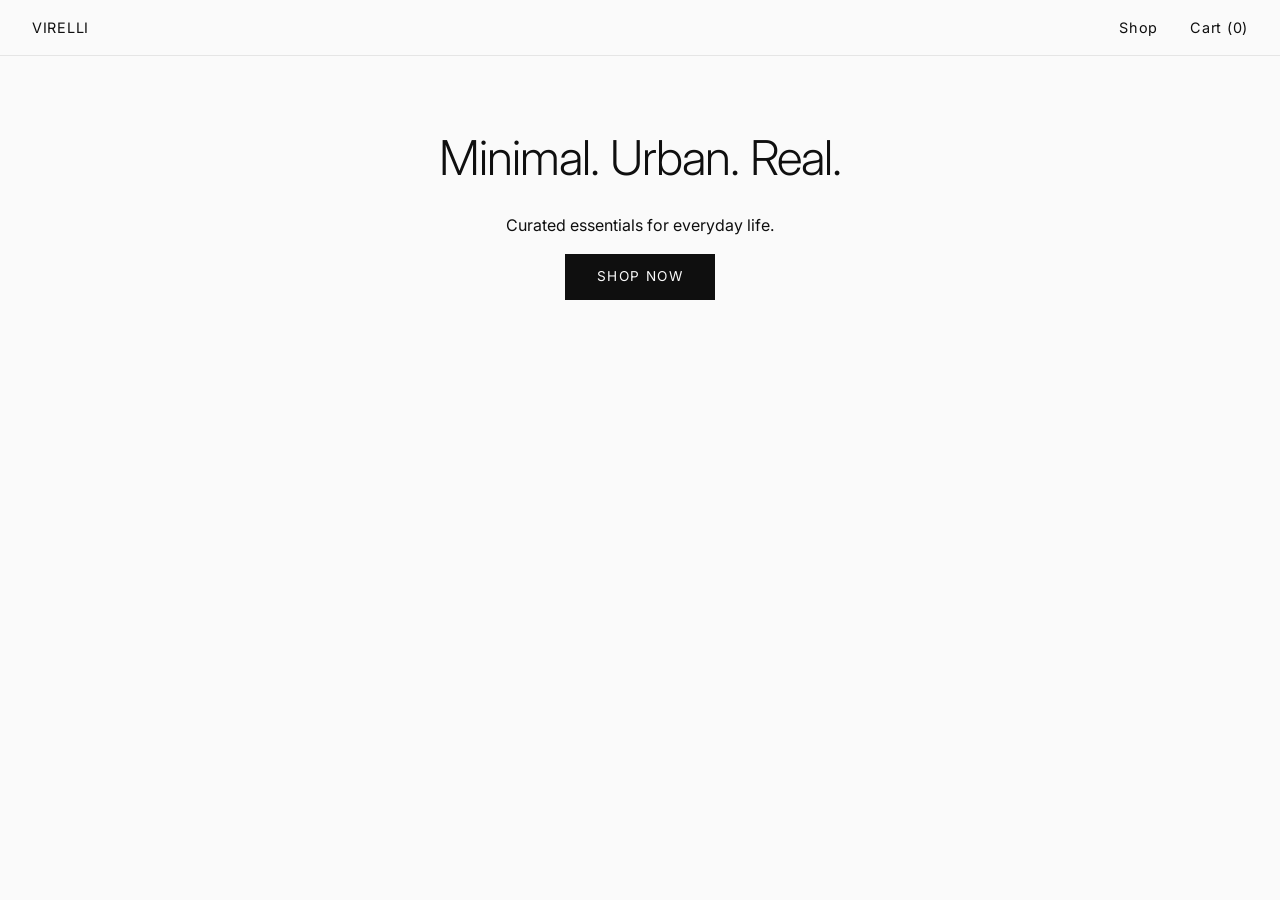
==== frontend/index.html @ d8f09be8 "feat: frontend pages, styles, cart logic and API integration" ====
<!DOCTYPE html>
<html lang="en">
<head>
  <meta charset="UTF-8">
  <meta name="viewport" content="width=device-width, initial-scale=1.0">
  <link rel="preconnect" href="https://fonts.googleapis.com">
  <link href="https://fonts.googleapis.com/css2?family=Inter:wght@300;400;500&display=swap" rel="stylesheet">
  <link rel="stylesheet" href="styles/global.css">
  <link rel="stylesheet" href="styles/components.css">
  <title>VIRELLI</title>
</head>
<body>
  <nav>
    <a href="index.html">VIRELLI</a>
    <div style="display:flex;gap:2rem;">
      <a href="catalog.html">Shop</a>
      <a href="checkout.html">Cart (<span id="cart-count">0</span>)</a>
    </div>
  </nav>
  <main>
    <section class="hero">
      <h1>Minimal. Urban. Real.</h1>
      <p>Curated essentials for everyday life.</p>
      <a href="catalog.html" class="btn">Shop Now</a>
    </section>
  </main>
  <script src="js/cart.js"></script>
</body>
</html>
---- frontend/styles/global.css ----
*, *::before, *::after {
  box-sizing: border-box;
  margin: 0;
  padding: 0;
}

:root {
  --black: #0f0f0f;
  --white: #fafafa;
  --grey-light: #e5e5e5;
  --grey-mid: #999;
  --font: 'Inter', sans-serif;
  --spacing-sm: 0.5rem;
  --spacing-md: 1rem;
  --spacing-lg: 2rem;
  --spacing-xl: 4rem;
}

body {
  font-family: var(--font);
  background: var(--white);
  color: var(--black);
  line-height: 1.6;
}

a { text-decoration: none; color: inherit; }
img { max-width: 100%; display: block; }
button { cursor: pointer; border: none; background: none; font-family: var(--font); }

nav {
  display: flex;
  justify-content: space-between;
  align-items: center;
  padding: var(--spacing-md) var(--spacing-lg);
  border-bottom: 1px solid var(--grey-light);
}

nav a { font-size: 0.9rem; letter-spacing: 0.05em; }

.btn {
  display: inline-block;
  padding: 0.75rem 2rem;
  background: var(--black);
  color: var(--white);
  font-size: 0.85rem;
  letter-spacing: 0.1em;
  text-transform: uppercase;
}

.btn:hover { opacity: 0.8; }

.hero {
  display: flex;
  flex-direction: column;
  align-items: center;
  justify-content: center;
  text-align: center;
  padding: var(--spacing-xl) var(--spacing-lg);
  gap: var(--spacing-md);
}

.hero h1 { font-size: 3rem; font-weight: 300; letter-spacing: -0.02em; }

#product-grid {
  display: grid;
  grid-template-columns: repeat(3, 1fr);
  gap: var(--spacing-md);
  padding: var(--spacing-lg);
}

.product-card { display: flex; flex-direction: column; gap: var(--spacing-sm); }
.product-card img { aspect-ratio: 3/4; object-fit: cover; background: var(--grey-light); }
.product-card h3 { font-size: 0.9rem; font-weight: 400; }
.product-card p { font-size: 0.85rem; color: var(--grey-mid); }
.product-card .btn { align-self: flex-start; margin-top: auto; }

@media (max-width: 768px) {
  #product-grid { grid-template-columns: 1fr; }
  .hero h1 { font-size: 2rem; }
  nav { gap: var(--spacing-sm); }
}

@media (min-width: 769px) and (max-width: 1024px) {
  #product-grid { grid-template-columns: repeat(2, 1fr); }
}
---- frontend/styles/components.css ----
/* Product detail page */
.product-detail {
  display: grid;
  grid-template-columns: 1fr 1fr;
  gap: var(--spacing-lg);
  padding: var(--spacing-lg);
}

.product-detail img { aspect-ratio: 3/4; object-fit: cover; background: var(--grey-light); }

.product-info { display: flex; flex-direction: column; gap: var(--spacing-md); padding-top: var(--spacing-md); }
.product-info h1 { font-size: 1.5rem; font-weight: 300; }
.product-info .price { font-size: 1.1rem; }
.product-info .description { color: var(--grey-mid); font-size: 0.9rem; }

/* Checkout page */
.checkout-wrap { display: grid; grid-template-columns: 1fr 1fr; gap: var(--spacing-lg); padding: var(--spacing-lg); }

.cart-item { display: flex; justify-content: space-between; align-items: center; padding: var(--spacing-sm) 0; border-bottom: 1px solid var(--grey-light); font-size: 0.9rem; }

form { display: flex; flex-direction: column; gap: var(--spacing-sm); }

input {
  padding: 0.75rem;
  border: 1px solid var(--grey-light);
  font-family: var(--font);
  font-size: 0.9rem;
  outline: none;
}

input:focus { border-color: var(--black); }

#confirmation { padding: var(--spacing-lg); text-align: center; font-size: 1.1rem; }

@media (max-width: 768px) {
  .product-detail { grid-template-columns: 1fr; }
  .checkout-wrap { grid-template-columns: 1fr; }
}
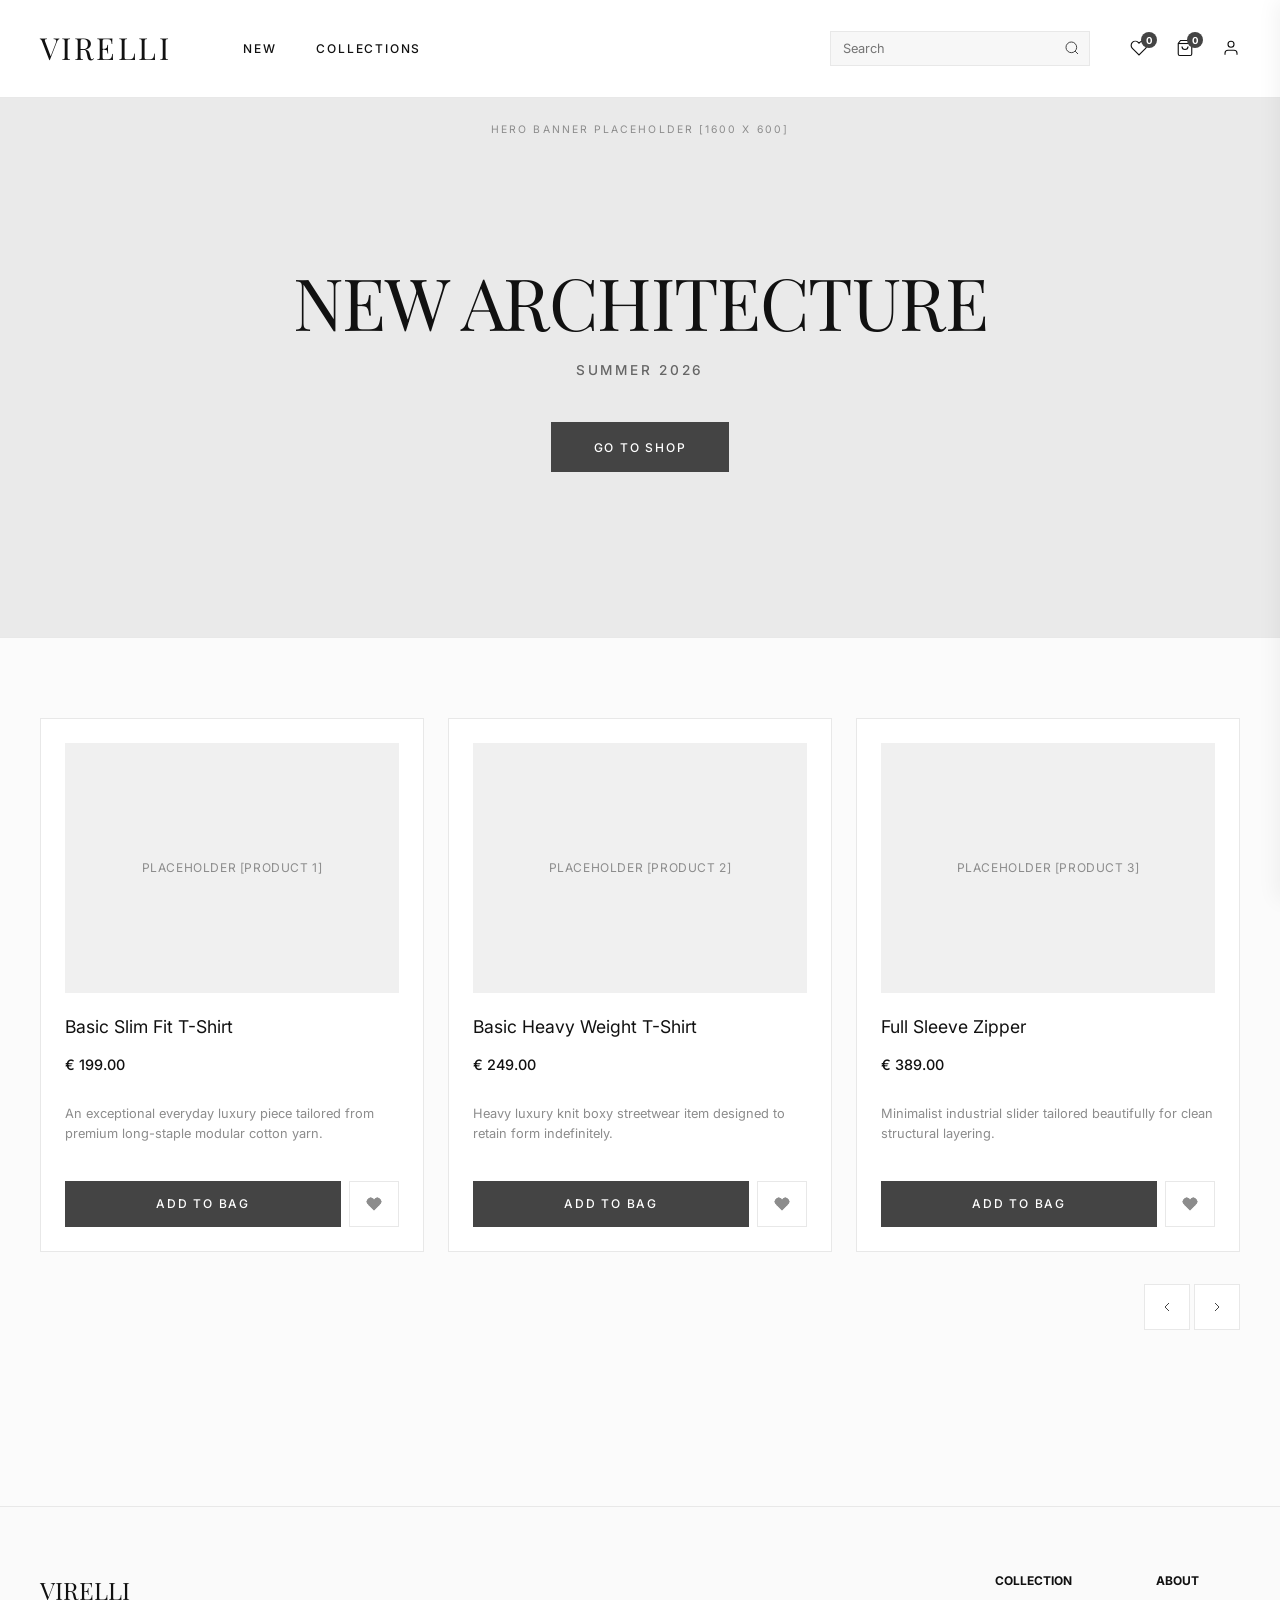
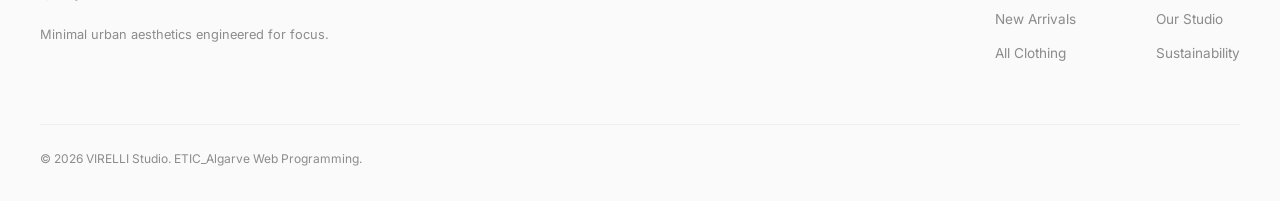
==== commit 7ec2afbd: "style: add image placeholders and update buttons to premium grey" ====
--- a/frontend/index.html
+++ b/frontend/index.html
@@ -3,27 +3,100 @@
 <head>
   <meta charset="UTF-8">
   <meta name="viewport" content="width=device-width, initial-scale=1.0">
-  <link rel="preconnect" href="https://fonts.googleapis.com">
-  <link href="https://fonts.googleapis.com/css2?family=Inter:wght@300;400;500&display=swap" rel="stylesheet">
   <link rel="stylesheet" href="styles/global.css">
   <link rel="stylesheet" href="styles/components.css">
-  <title>VIRELLI</title>
+  <title>VIRELLI — Official Store</title>
 </head>
 <body>
-  <nav>
-    <a href="index.html">VIRELLI</a>
-    <div style="display:flex;gap:2rem;">
-      <a href="catalog.html">Shop</a>
-      <a href="checkout.html">Cart (<span id="cart-count">0</span>)</a>
+
+  <nav class="main-nav">
+    <div class="nav-left">
+      <a href="index.html" class="logo">VIRELLI</a>
+      <div class="nav-links">
+        <a href="catalog.html">New</a>
+        <a href="catalog.html">Collections</a>
+      </div>
+    </div>
+    <div class="nav-right">
+      <div class="search-wrapper">
+        <input type="text" placeholder="Search">
+        <button class="search-btn" aria-label="Search">
+          <svg width="16" height="16" viewBox="0 0 24 24" fill="none" stroke="currentColor" stroke-width="1.5"><circle cx="11" cy="11" r="8"></circle><line x1="21" y1="21" x2="16.65" y2="16.65"></line></svg>
+        </button>
+      </div>
+      <div class="nav-icons">
+        <button class="icon-link" id="fav-toggle-btn" aria-label="Favorites">
+          <svg width="18" height="18" viewBox="0 0 24 24" fill="none" stroke="currentColor" stroke-width="1.5"><path d="M20.84 4.61a5.5 5.5 0 0 0-7.78 0L12 5.67l-1.06-1.06a5.5 5.5 0 0 0-7.78 7.78l1.06 1.06L12 21.23l7.78-7.78 1.06-1.06a5.5 5.5 0 0 0 0-7.78z"></path></svg>
+          <span id="fav-count">0</span>
+        </button>
+        <a href="checkout.html" class="icon-link" aria-label="Cart">
+          <svg width="18" height="18" viewBox="0 0 24 24" fill="none" stroke="currentColor" stroke-width="1.5"><path d="M6 2L3 6v14a2 2 0 0 0 2 2h14a2 2 0 0 0 2-2V6l-3-4z"></path><line x1="3" y1="6" x2="21" y2="6"></line><path d="M16 10a4 4 0 0 1-8 0"></path></svg>
+          <span id="cart-count">0</span>
+        </a>
+        <a href="user.html" class="icon-link" aria-label="Account">
+          <svg width="18" height="18" viewBox="0 0 24 24" fill="none" stroke="currentColor" stroke-width="1.5"><path d="M20 21v-2a4 4 0 0 0-4-4H8a4 4 0 0 0-4 4v2"></path><circle cx="12" cy="7" r="4"></circle></svg>
+        </a>
+      </div>
     </div>
   </nav>
+
+  <div id="favorites-drawer" class="fav-modal">
+    <div class="fav-modal-header">
+      <h2>Favorites</h2>
+      <button class="fav-modal-close" id="fav-close-btn">&times;</button>
+    </div>
+    <div id="fav-modal-items" class="fav-modal-items"></div>
+  </div>
+
   <main>
-    <section class="hero">
-      <h1>Minimal. Urban. Real.</h1>
-      <p>Curated essentials for everyday life.</p>
-      <a href="catalog.html" class="btn">Shop Now</a>
+    <section class="hero-banner">
+      <span class="hero-placeholder-label">Hero Banner Placeholder [1600 x 600]</span>
+      <div class="hero-overlay-content">
+        <h1>New Architecture</h1>
+        <p class="hero-season">Summer 2026</p>
+        <a href="catalog.html" class="btn-shop-now">Go To Shop</a>
+      </div>
+    </section>
+
+    <section class="home-featured">
+      <div id="home-featured-items" class="featured-carousel-grid"></div>
+      <div class="carousel-controls">
+        <button class="control-btn" aria-label="Previous item">
+          <svg width="16" height="16" viewBox="0 0 24 24" fill="none" stroke="currentColor" stroke-width="1.5"><polyline points="15 18 9 12 15 6"></polyline></svg>
+        </button>
+        <button class="control-btn" aria-label="Next item">
+          <svg width="16" height="16" viewBox="0 0 24 24" fill="none" stroke="currentColor" stroke-width="1.5"><polyline points="9 18 15 12 9 6"></polyline></svg>
+        </button>
+      </div>
     </section>
   </main>
+
+  <footer class="main-footer">
+    <div class="footer-container">
+      <div class="footer-brand">
+        <span class="footer-logo">VIRELLI</span>
+        <p>Minimal urban aesthetics engineered for focus.</p>
+      </div>
+      <div class="footer-links-group">
+        <div class="footer-column">
+          <h4>Collection</h4>
+          <a href="catalog.html">New Arrivals</a>
+          <a href="catalog.html">All Clothing</a>
+        </div>
+        <div class="footer-column">
+          <h4>About</h4>
+          <a href="#">Our Studio</a>
+          <a href="#">Sustainability</a>
+        </div>
+      </div>
+    </div>
+    <div class="footer-bottom">
+      <p>&copy; 2026 VIRELLI Studio. ETIC_Algarve Web Programming.</p>
+    </div>
+  </footer>
+
+  <script src="js/api.js"></script>
   <script src="js/cart.js"></script>
+  <script src="js/render.js"></script>
 </body>
 </html>
--- a/frontend/styles/global.css
+++ b/frontend/styles/global.css
@@ -1,3 +1,5 @@
+@import url('https://fonts.googleapis.com/css2?family=Inter:wght@300;400;500&family=Playfair+Display:wght@400;500&display=swap');
+
 *, *::before, *::after {
   box-sizing: border-box;
   margin: 0;
@@ -5,15 +7,18 @@
 }
 
 :root {
-  --black: #0f0f0f;
-  --white: #fafafa;
-  --grey-light: #e5e5e5;
-  --grey-mid: #999;
+  --black: #111111;
+  --white: #fbfbfb;
+  --grey-dark: #444444; /* Replaced deep black for buttons */
+  --grey-hover: #666666; /* Softer hover accent */
+  --grey-light: #e8e8e8;
+  --grey-mid: #8c8c8c;
   --font: 'Inter', sans-serif;
+  --font-serif: 'Playfair Display', serif;
   --spacing-sm: 0.5rem;
-  --spacing-md: 1rem;
-  --spacing-lg: 2rem;
-  --spacing-xl: 4rem;
+  --spacing-md: 1.25rem;
+  --spacing-lg: 2.5rem;
+  --spacing-xl: 5rem;
 }
 
 body {
@@ -21,65 +26,270 @@
   background: var(--white);
   color: var(--black);
   line-height: 1.6;
+  -webkit-font-smoothing: antialiased;
 }
 
 a { text-decoration: none; color: inherit; }
-img { max-width: 100%; display: block; }
-button { cursor: pointer; border: none; background: none; font-family: var(--font); }
-
-nav {
+button { cursor: pointer; border: none; background: none; font-family: var(--font); color: inherit; }
+
+/* --- Premium Luxury Navigation Bar --- */
+.main-nav {
   display: flex;
   justify-content: space-between;
   align-items: center;
-  padding: var(--spacing-md) var(--spacing-lg);
+  padding: 1.5rem var(--spacing-lg);
+  background: #ffffff;
   border-bottom: 1px solid var(--grey-light);
-}
-
-nav a { font-size: 0.9rem; letter-spacing: 0.05em; }
+  position: sticky;
+  top: 0;
+  z-index: 100;
+}
+
+.nav-left {
+  display: flex;
+  align-items: center;
+  gap: 4.5rem;
+}
+
+.nav-left .logo {
+  font-family: var(--font-serif);
+  font-size: 1.9rem;
+  font-weight: 400;
+  letter-spacing: 0.08em;
+  text-transform: uppercase;
+}
+
+.nav-links {
+  display: flex;
+  gap: 2.5rem;
+}
+
+.nav-links a {
+  font-size: 0.75rem;
+  font-weight: 500;
+  text-transform: uppercase;
+  letter-spacing: 0.15em;
+  position: relative;
+  transition: opacity 0.3s ease;
+}
+
+.nav-links a::after {
+  content: '';
+  position: absolute;
+  width: 100%;
+  transform: scaleX(0);
+  height: 1px;
+  bottom: -4px;
+  left: 0;
+  background-color: var(--grey-dark);
+  transform-origin: bottom right;
+  transition: transform 0.25s ease-out;
+}
+
+.nav-links a:hover::after {
+  transform: scaleX(1);
+  transform-origin: bottom left;
+}
+
+.nav-right {
+  display: flex;
+  align-items: center;
+  gap: 2.5rem;
+}
+
+.search-wrapper {
+  position: relative;
+  width: 260px;
+}
+
+.search-wrapper input {
+  width: 100%;
+  padding: 0.55rem 2.5rem 0.55rem 0.75rem;
+  border: 1px solid var(--grey-light);
+  background-color: #f7f7f7;
+  font-family: var(--font);
+  font-size: 0.8rem;
+  outline: none;
+}
+
+.search-btn {
+  position: absolute;
+  right: 10px;
+  top: 50%;
+  transform: translateY(-50%);
+  color: var(--grey-dark);
+  display: inline-flex;
+  align-items: center;
+}
+
+.nav-icons {
+  display: flex;
+  align-items: center;
+  gap: 1.75rem;
+}
+
+.icon-link {
+  position: relative;
+  color: var(--black);
+  display: inline-flex;
+  align-items: center;
+}
+
+#cart-count, #fav-count {
+  position: absolute;
+  top: -7px;
+  right: -9px;
+  background: var(--grey-dark);
+  color: #ffffff;
+  font-size: 0.6rem;
+  font-weight: bold;
+  min-width: 16px;
+  height: 16px;
+  display: flex;
+  align-items: center;
+  justify-content: center;
+  border-radius: 50%;
+}
 
 .btn {
   display: inline-block;
-  padding: 0.75rem 2rem;
-  background: var(--black);
-  color: var(--white);
-  font-size: 0.85rem;
-  letter-spacing: 0.1em;
-  text-transform: uppercase;
-}
-
-.btn:hover { opacity: 0.8; }
-
-.hero {
-  display: flex;
-  flex-direction: column;
-  align-items: center;
-  justify-content: center;
+  padding: 0.9rem 2.5rem;
+  background: var(--grey-dark);
+  color: #ffffff;
+  font-size: 0.75rem;
+  font-weight: 500;
+  letter-spacing: 0.15em;
+  text-transform: uppercase;
+  border: 1px solid var(--grey-dark);
+  transition: all 0.3s ease;
   text-align: center;
-  padding: var(--spacing-xl) var(--spacing-lg);
-  gap: var(--spacing-md);
-}
-
-.hero h1 { font-size: 3rem; font-weight: 300; letter-spacing: -0.02em; }
+}
+
+.btn:hover { 
+  background: transparent;
+  color: var(--grey-dark);
+}
+
+.page-header {
+  padding: var(--spacing-xl) var(--spacing-lg) var(--spacing-md) var(--spacing-lg);
+  text-align: center;
+}
+
+.page-header h1 {
+  font-family: var(--font-serif);
+  font-size: 2.5rem;
+  font-weight: 400;
+  text-transform: uppercase;
+  letter-spacing: 0.05em;
+}
 
 #product-grid {
   display: grid;
   grid-template-columns: repeat(3, 1fr);
-  gap: var(--spacing-md);
+  gap: 2.5rem var(--spacing-lg);
   padding: var(--spacing-lg);
-}
-
-.product-card { display: flex; flex-direction: column; gap: var(--spacing-sm); }
-.product-card img { aspect-ratio: 3/4; object-fit: cover; background: var(--grey-light); }
-.product-card h3 { font-size: 0.9rem; font-weight: 400; }
-.product-card p { font-size: 0.85rem; color: var(--grey-mid); }
-.product-card .btn { align-self: flex-start; margin-top: auto; }
-
+  max-width: 1600px;
+  margin: 0 auto;
+}
+
+/* --- Modular Text Product Cards --- */
+.product-card { 
+  display: flex; 
+  flex-direction: column; 
+  gap: 0.75rem; 
+  border: 1px solid var(--grey-light);
+  padding: 1.5rem;
+  background: #ffffff;
+}
+
+/* Generic Image Placeholder Box */
+.image-placeholder {
+  width: 100%;
+  background: #f0f0f0;
+  color: var(--grey-mid);
+  display: flex;
+  align-items: center;
+  justify-content: center;
+  font-size: 0.75rem;
+  letter-spacing: 0.05em;
+  text-transform: uppercase;
+}
+
+.product-card .image-placeholder {
+  height: 280px;
+  margin-bottom: 0.5rem;
+}
+
+.product-card h3 { font-size: 0.85rem; font-weight: 400; text-transform: uppercase; letter-spacing: 0.05em; }
+.product-card p { font-size: 0.85rem; font-weight: 500; color: var(--grey-mid); }
+.product-card-controls { display: flex; gap: 0.5rem; margin-top: auto; }
+.product-card-controls .btn { flex-grow: 1; }
+
+.btn-fav {
+  border: 1px solid var(--grey-light);
+  padding: 0 1rem;
+  display: flex;
+  align-items: center;
+  justify-content: center;
+  background: #ffffff;
+  color: var(--grey-mid);
+  transition: all 0.3s ease;
+}
+.btn-fav.active {
+  background: var(--grey-dark);
+  color: #ffffff;
+  border-color: var(--grey-dark);
+}
+
+/* --- Quantity Counter Component --- */
+.qty-stepper {
+  display: inline-flex;
+  border: 1px solid var(--grey-light);
+  background: #ffffff;
+  align-items: center;
+}
+.qty-stepper button {
+  padding: 0.25rem 0.6rem;
+  font-size: 0.85rem;
+  font-weight: 500;
+}
+.qty-stepper button:hover { background: #f0f0f0; }
+.qty-stepper span {
+  padding: 0 0.75rem;
+  font-size: 0.8rem;
+  min-width: 30px;
+  text-align: center;
+}
+
+/* --- Favorites Modal Drawer --- */
+.fav-modal {
+  position: fixed;
+  top: 0;
+  right: -400px;
+  width: 400px;
+  height: 100%;
+  background: #ffffff;
+  box-shadow: -4px 0 20px rgba(0,0,0,0.05);
+  z-index: 1000;
+  transition: right 0.4s cubic-bezier(0.16, 1, 0.3, 1);
+  padding: 2.5rem;
+  display: flex;
+  flex-direction: column;
+}
+.fav-modal.open { right: 0; }
+.fav-modal-header { display: flex; justify-content: space-between; align-items: center; margin-bottom: 2rem; border-bottom: 1px solid var(--grey-light); padding-bottom: 1rem; }
+.fav-modal-header h2 { font-family: var(--font-serif); font-size: 1.4rem; font-weight: 400; text-transform: uppercase; }
+.fav-modal-close { font-size: 1.5rem; cursor: pointer; }
+.fav-modal-items { flex-grow: 1; overflow-y: auto; display: flex; flex-direction: column; gap: 1.5rem; }
+.fav-item-row { display: flex; gap: 1rem; justify-content: space-between; align-items: center; padding-bottom: 1rem; border-bottom: 1px solid #f9f9f9; }
+.fav-item-row .image-placeholder { width: 60px; height: 60px; flex-shrink: 0; }
+
+@media (max-width: 1024px) {
+  .main-nav { flex-direction: column; gap: var(--spacing-md); }
+  .nav-left { flex-direction: column; gap: var(--spacing-sm); }
+  #product-grid { grid-template-columns: repeat(2, 1fr); }
+}
 @media (max-width: 768px) {
   #product-grid { grid-template-columns: 1fr; }
-  .hero h1 { font-size: 2rem; }
-  nav { gap: var(--spacing-sm); }
-}
-
-@media (min-width: 769px) and (max-width: 1024px) {
-  #product-grid { grid-template-columns: repeat(2, 1fr); }
+  .fav-modal { width: 100%; right: -100%; }
 }
--- a/frontend/styles/components.css
+++ b/frontend/styles/components.css
@@ -1,38 +1,139 @@
-/* Product detail page */
+/* --- Typographic Editorial Hero Banner --- */
+.hero-banner {
+  position: relative;
+  width: 100%;
+  height: 60vh;
+  background-color: #eaeaea; /* Darker clean placeholder tone */
+  display: flex;
+  align-items: center;
+  justify-content: center;
+  text-align: center;
+  border-bottom: 1px solid var(--grey-light);
+}
+
+.hero-placeholder-label {
+  position: absolute;
+  top: 1.5rem;
+  font-size: 0.65rem;
+  letter-spacing: 0.2em;
+  color: var(--grey-mid);
+  text-transform: uppercase;
+}
+
+.hero-overlay-content h1 {
+  font-family: var(--font-serif);
+  font-size: 4.5rem;
+  font-weight: 400;
+  line-height: 1.1;
+  text-transform: uppercase;
+  margin-bottom: 1.2rem;
+  letter-spacing: -0.02em;
+}
+
+.hero-season {
+  font-size: 0.85rem;
+  text-transform: uppercase;
+  letter-spacing: 0.2em;
+  margin-bottom: 2.5rem;
+  font-weight: 500;
+  color: var(--grey-hover);
+}
+
+.btn-shop-now {
+  display: inline-block;
+  padding: 0.9rem 2.6rem;
+  background: var(--grey-dark);
+  color: #ffffff;
+  font-size: 0.75rem;
+  font-weight: 500;
+  text-transform: uppercase;
+  letter-spacing: 0.15em;
+  transition: all 0.3s ease;
+  border: 1px solid var(--grey-dark);
+}
+
+.btn-shop-now:hover { background: transparent; color: var(--grey-dark); }
+
+/* --- Homepage Carousel Layout --- */
+.home-featured { padding: var(--spacing-xl) var(--spacing-lg); max-width: 1600px; margin: 0 auto; }
+.featured-carousel-grid { display: grid; grid-template-columns: repeat(3, 1fr); gap: 1.5rem; }
+.carousel-product-card { display: flex; flex-direction: column; gap: 0.75rem; border: 1px solid var(--grey-light); padding: 1.5rem; background: #ffffff; }
+.carousel-product-card .image-placeholder { height: 250px; margin-bottom: 0.5rem; }
+
+.carousel-controls { display: flex; justify-content: flex-end; gap: 4px; margin-top: 2rem; }
+.control-btn { display: inline-flex; align-items: center; justify-content: center; width: 46px; height: 46px; border: 1px solid var(--grey-light); background: #ffffff; color: var(--grey-dark); }
+.control-btn:hover { background: var(--grey-dark); color: #ffffff; }
+
+/* --- Product Detail View Panel --- */
 .product-detail {
+  max-width: 1100px;
+  margin: 0 auto;
+  padding: var(--spacing-xl) var(--spacing-lg);
   display: grid;
   grid-template-columns: 1fr 1fr;
-  gap: var(--spacing-lg);
-  padding: var(--spacing-lg);
+  gap: 4rem;
+  align-items: center;
 }
 
-.product-detail img { aspect-ratio: 3/4; object-fit: cover; background: var(--grey-light); }
-
-.product-info { display: flex; flex-direction: column; gap: var(--spacing-md); padding-top: var(--spacing-md); }
-.product-info h1 { font-size: 1.5rem; font-weight: 300; }
-.product-info .price { font-size: 1.1rem; }
-.product-info .description { color: var(--grey-mid); font-size: 0.9rem; }
-
-/* Checkout page */
-.checkout-wrap { display: grid; grid-template-columns: 1fr 1fr; gap: var(--spacing-lg); padding: var(--spacing-lg); }
-
-.cart-item { display: flex; justify-content: space-between; align-items: center; padding: var(--spacing-sm) 0; border-bottom: 1px solid var(--grey-light); font-size: 0.9rem; }
-
-form { display: flex; flex-direction: column; gap: var(--spacing-sm); }
-
-input {
-  padding: 0.75rem;
-  border: 1px solid var(--grey-light);
-  font-family: var(--font);
-  font-size: 0.9rem;
-  outline: none;
+.product-detail .image-placeholder {
+  height: 500px;
 }
 
-input:focus { border-color: var(--black); }
+.product-info { display: flex; flex-direction: column; align-items: flex-start; text-align: left; gap: 2rem; }
+.product-info h1 { font-family: var(--font-serif); font-size: 3rem; font-weight: 400; text-transform: uppercase; }
+.product-info .price { font-size: 1.5rem; font-weight: 500; border-bottom: 1px solid var(--grey-light); width: 100%; padding-bottom: 1.5rem; }
+.product-info .description { color: #444444; font-size: 1rem; line-height: 1.8; }
+.product-detail-actions { display: flex; gap: 1rem; width: 100%; max-width: 400px; }
+.product-detail-actions .btn { flex-grow: 1; }
 
-#confirmation { padding: var(--spacing-lg); text-align: center; font-size: 1.1rem; }
+/* --- Design-Matched Split Checkout Frame --- */
+.checkout-container { display: grid; grid-template-columns: 1.1fr 0.9fr; gap: 4rem; max-width: 1400px; margin: 0 auto; padding: 3rem var(--spacing-lg); }
+.checkout-left h1 { font-family: var(--font-serif); font-size: 2rem; text-transform: uppercase; margin-bottom: 1.5rem; }
+.checkout-steps { display: flex; gap: 2rem; margin-bottom: 2.5rem; font-size: 0.75rem; text-transform: uppercase; color: var(--grey-mid); }
+.checkout-steps span.active { color: var(--black); font-weight: 500; }
+.form-section-title { font-size: 0.75rem; text-transform: uppercase; letter-spacing: 0.1em; color: #333; margin-bottom: 1rem; font-weight: 500; }
+.input-row { display: grid; grid-template-columns: 1fr 1fr; gap: 1rem; }
+.input-group { margin-bottom: 1rem; }
+.checkout-container input, .checkout-container select { width: 100%; padding: 0.9rem 1rem; border: 1px solid var(--grey-light); background: #fafafa; font-family: var(--font); font-size: 0.85rem; outline: none; }
+.checkout-container input:focus, .checkout-container select:focus { border-color: var(--grey-mid); background: #ffffff; }
+
+.btn-next-step { width: 180px; background: var(--grey-dark); color: #ffffff; padding: 1rem; display: flex; justify-content: space-between; align-items: center; font-size: 0.8rem; text-transform: uppercase; font-weight: 500; border: none; transition: background 0.3s ease; }
+.btn-next-step:hover { background: var(--grey-hover); }
+
+.checkout-right { border: 1px solid var(--grey-light); padding: 2.5rem; background: #ffffff; align-self: start; }
+.order-title { font-size: 0.85rem; text-transform: uppercase; margin-bottom: 1.5rem; }
+.checkout-item-row { display: flex; justify-content: space-between; align-items: center; padding: 1.5rem 0; border-bottom: 1px solid #f0f0f0; gap: 1rem; }
+.checkout-item-left { display: flex; gap: 1rem; align-items: center; }
+.checkout-item-left .image-placeholder { width: 50px; height: 50px; flex-shrink: 0; }
+.checkout-item-meta h4 { font-size: 0.85rem; font-weight: 400; text-transform: uppercase; }
+.checkout-item-meta p { font-size: 0.75rem; color: var(--grey-mid); }
+.summary-totals { margin-top: 1.5rem; padding-top: 1.5rem; border-top: 1px solid var(--grey-light); }
+.summary-row { display: flex; justify-content: space-between; font-size: 0.85rem; margin-bottom: 0.75rem; }
+.summary-row.total-line { font-size: 1rem; font-weight: 500; margin-top: 1rem; padding-top: 1rem; border-top: 1px solid #f0f0f0; }
+
+/* --- User Profile Settings Layout --- */
+.profile-container { max-width: 1000px; margin: 0 auto; padding: var(--spacing-xl) var(--spacing-lg); }
+.profile-header { margin-bottom: 3rem; border-bottom: 1px solid var(--grey-light); padding-bottom: 1rem; }
+.profile-header h1 { font-family: var(--font-serif); font-size: 2.2rem; text-transform: uppercase; }
+.profile-grid { display: grid; grid-template-columns: 1fr 1fr; gap: 4rem; }
+.profile-card h2 { font-size: 0.9rem; text-transform: uppercase; margin-bottom: 1.5rem; font-weight: 500; border-bottom: 1px solid var(--grey-dark); padding-bottom: 0.5rem; }
+.profile-info-display { margin-bottom: 2rem; font-size: 0.9rem; }
+.profile-info-display p { margin-bottom: 0.75rem; }
+.profile-info-display strong { display: inline-block; width: 120px; color: #555; }
+
+/* --- Global Footer Component --- */
+.main-footer { background-color: #fafafa; border-top: 1px solid var(--grey-light); padding: 4rem var(--spacing-lg) 2rem var(--spacing-lg); margin-top: 6rem; }
+.footer-container { max-width: 1400px; margin: 0 auto; display: flex; justify-content: space-between; gap: 3rem; flex-wrap: wrap; }
+.footer-logo { font-family: var(--font-serif); font-size: 1.5rem; display: block; margin-bottom: 1rem; }
+.footer-brand p { font-size: 0.8rem; color: var(--grey-mid); }
+.footer-links-group { display: flex; gap: 5rem; }
+.footer-column h4 { font-size: 0.75rem; text-transform: uppercase; margin-bottom: 1.2rem; }
+.footer-column a { display: block; font-size: 0.85rem; color: var(--grey-mid); margin-bottom: 0.75rem; }
+.footer-column a:hover { color: var(--black); }
+.footer-bottom { max-width: 1400px; margin: 3rem auto 0 auto; padding-top: 1.5rem; border-top: 1px solid #eeeeee; font-size: 0.75rem; color: var(--grey-mid); }
 
 @media (max-width: 768px) {
-  .product-detail { grid-template-columns: 1fr; }
-  .checkout-wrap { grid-template-columns: 1fr; }
+  .product-detail { grid-template-columns: 1fr; gap: 2rem; }
+  .checkout-container, .profile-grid, .footer-container { grid-template-columns: 1fr; gap: 2rem; }
+  .footer-links-group { gap: 3rem; }
 }
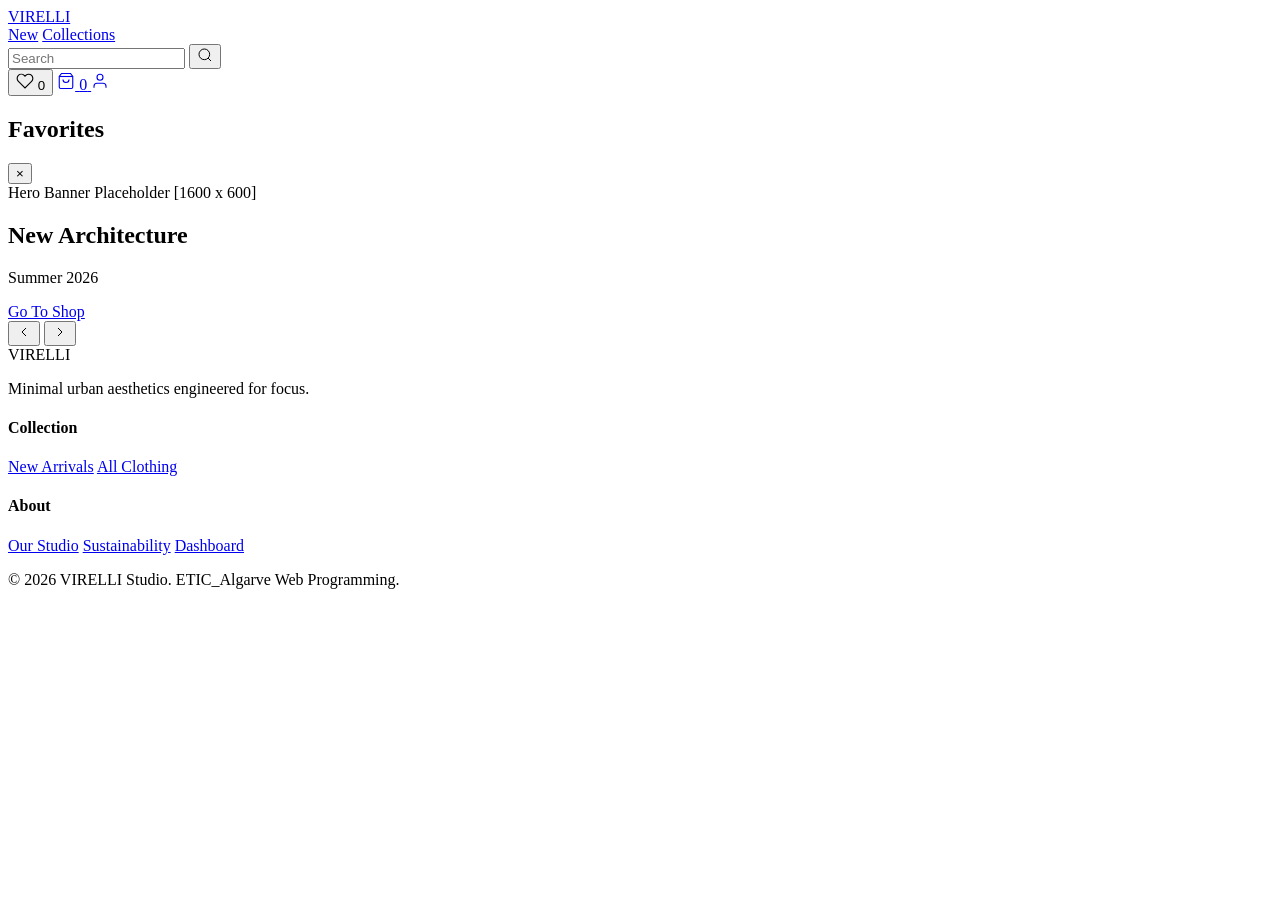
==== commit 02dabef9: "fix: configured SQLite persistence in docker-compose and updated auth flow to store credentials in b" ====
--- a/frontend/index.html
+++ b/frontend/index.html
@@ -87,6 +87,8 @@
           <h4>About</h4>
           <a href="#">Our Studio</a>
           <a href="#">Sustainability</a>
+
+          <a href="admin.html">Dashboard</a>
         </div>
       </div>
     </div>
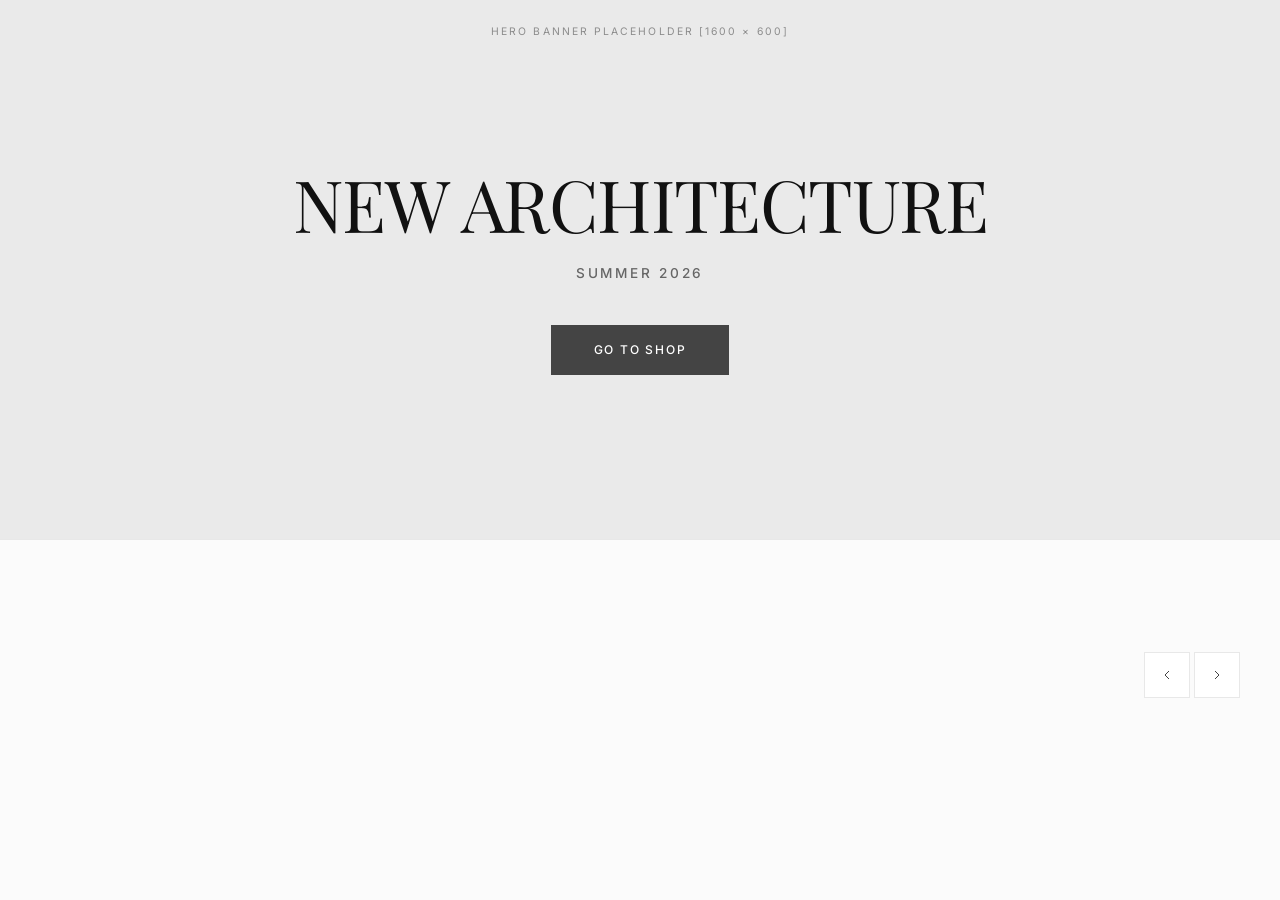
==== commit 26608f16: "Refactor product rendering and search functionality; enhance product detail page layout - Updated th" ====
--- a/frontend/index.html
+++ b/frontend/index.html
@@ -2,6 +2,7 @@
 <html lang="en">
 <head>
   <meta charset="UTF-8">
+  <meta name="description" content="VIRELLI — Minimal luxury streetwear. Shop the latest collection.">
   <meta name="viewport" content="width=device-width, initial-scale=1.0">
   <link rel="stylesheet" href="styles/global.css">
   <link rel="stylesheet" href="styles/components.css">
@@ -9,48 +10,10 @@
 </head>
 <body>
 
-  <nav class="main-nav">
-    <div class="nav-left">
-      <a href="index.html" class="logo">VIRELLI</a>
-      <div class="nav-links">
-        <a href="catalog.html">New</a>
-        <a href="catalog.html">Collections</a>
-      </div>
-    </div>
-    <div class="nav-right">
-      <div class="search-wrapper">
-        <input type="text" placeholder="Search">
-        <button class="search-btn" aria-label="Search">
-          <svg width="16" height="16" viewBox="0 0 24 24" fill="none" stroke="currentColor" stroke-width="1.5"><circle cx="11" cy="11" r="8"></circle><line x1="21" y1="21" x2="16.65" y2="16.65"></line></svg>
-        </button>
-      </div>
-      <div class="nav-icons">
-        <button class="icon-link" id="fav-toggle-btn" aria-label="Favorites">
-          <svg width="18" height="18" viewBox="0 0 24 24" fill="none" stroke="currentColor" stroke-width="1.5"><path d="M20.84 4.61a5.5 5.5 0 0 0-7.78 0L12 5.67l-1.06-1.06a5.5 5.5 0 0 0-7.78 7.78l1.06 1.06L12 21.23l7.78-7.78 1.06-1.06a5.5 5.5 0 0 0 0-7.78z"></path></svg>
-          <span id="fav-count">0</span>
-        </button>
-        <a href="checkout.html" class="icon-link" aria-label="Cart">
-          <svg width="18" height="18" viewBox="0 0 24 24" fill="none" stroke="currentColor" stroke-width="1.5"><path d="M6 2L3 6v14a2 2 0 0 0 2 2h14a2 2 0 0 0 2-2V6l-3-4z"></path><line x1="3" y1="6" x2="21" y2="6"></line><path d="M16 10a4 4 0 0 1-8 0"></path></svg>
-          <span id="cart-count">0</span>
-        </a>
-        <a href="user.html" class="icon-link" aria-label="Account">
-          <svg width="18" height="18" viewBox="0 0 24 24" fill="none" stroke="currentColor" stroke-width="1.5"><path d="M20 21v-2a4 4 0 0 0-4-4H8a4 4 0 0 0-4 4v2"></path><circle cx="12" cy="7" r="4"></circle></svg>
-        </a>
-      </div>
-    </div>
-  </nav>
-
-  <div id="favorites-drawer" class="fav-modal">
-    <div class="fav-modal-header">
-      <h2>Favorites</h2>
-      <button class="fav-modal-close" id="fav-close-btn">&times;</button>
-    </div>
-    <div id="fav-modal-items" class="fav-modal-items"></div>
-  </div>
 
   <main>
     <section class="hero-banner">
-      <span class="hero-placeholder-label">Hero Banner Placeholder [1600 x 600]</span>
+      <span class="hero-placeholder-label">Hero Banner Placeholder [1600 × 600]</span>
       <div class="hero-overlay-content">
         <h1>New Architecture</h1>
         <p class="hero-season">Summer 2026</p>
@@ -62,43 +25,29 @@
       <div id="home-featured-items" class="featured-carousel-grid"></div>
       <div class="carousel-controls">
         <button class="control-btn" aria-label="Previous item">
-          <svg width="16" height="16" viewBox="0 0 24 24" fill="none" stroke="currentColor" stroke-width="1.5"><polyline points="15 18 9 12 15 6"></polyline></svg>
+          <svg width="16" height="16" viewBox="0 0 24 24" fill="none" stroke="currentColor" stroke-width="1.5">
+            <polyline points="15 18 9 12 15 6"></polyline>
+          </svg>
         </button>
         <button class="control-btn" aria-label="Next item">
-          <svg width="16" height="16" viewBox="0 0 24 24" fill="none" stroke="currentColor" stroke-width="1.5"><polyline points="9 18 15 12 9 6"></polyline></svg>
+          <svg width="16" height="16" viewBox="0 0 24 24" fill="none" stroke="currentColor" stroke-width="1.5">
+            <polyline points="9 18 15 12 9 6"></polyline>
+          </svg>
         </button>
       </div>
     </section>
   </main>
 
-  <footer class="main-footer">
-    <div class="footer-container">
-      <div class="footer-brand">
-        <span class="footer-logo">VIRELLI</span>
-        <p>Minimal urban aesthetics engineered for focus.</p>
-      </div>
-      <div class="footer-links-group">
-        <div class="footer-column">
-          <h4>Collection</h4>
-          <a href="catalog.html">New Arrivals</a>
-          <a href="catalog.html">All Clothing</a>
-        </div>
-        <div class="footer-column">
-          <h4>About</h4>
-          <a href="#">Our Studio</a>
-          <a href="#">Sustainability</a>
-
-          <a href="admin.html">Dashboard</a>
-        </div>
-      </div>
-    </div>
-    <div class="footer-bottom">
-      <p>&copy; 2026 VIRELLI Studio. ETIC_Algarve Web Programming.</p>
-    </div>
-  </footer>
 
   <script src="js/api.js"></script>
+  <script src="js/components.js"></script>
   <script src="js/cart.js"></script>
   <script src="js/render.js"></script>
+  <script>
+    document.addEventListener('DOMContentLoaded', () => {
+      injectLayout('home');
+      initLiveSearch();
+    });
+  </script>
 </body>
-</html>+</html>
--- a/frontend/styles/global.css
+++ b/frontend/styles/global.css
@@ -0,0 +1,365 @@
+@import url('https://fonts.googleapis.com/css2?family=Inter:wght@300;400;500&family=Playfair+Display:wght@400;500&display=swap');
+
+*, *::before, *::after {
+  box-sizing: border-box;
+  margin: 0;
+  padding: 0;
+}
+
+:root {
+  --black: #111111;
+  --white: #fbfbfb;
+  --grey-dark: #444444;
+  --grey-hover: #666666;
+  --grey-light: #e8e8e8;
+  --grey-mid: #8c8c8c;
+  --font: 'Inter', sans-serif;
+  --font-serif: 'Playfair Display', serif;
+  --spacing-sm: 0.5rem;
+  --spacing-md: 1.25rem;
+  --spacing-lg: 2.5rem;
+  --spacing-xl: 5rem;
+}
+
+body {
+  font-family: var(--font);
+  background: var(--white);
+  color: var(--black);
+  line-height: 1.6;
+  -webkit-font-smoothing: antialiased;
+}
+
+a { text-decoration: none; color: inherit; }
+button { cursor: pointer; border: none; background: none; font-family: var(--font); color: inherit; }
+
+.main-nav {
+  display: flex;
+  justify-content: space-between;
+  align-items: center;
+  padding: 1.5rem var(--spacing-lg);
+  background: #ffffff;
+  border-bottom: 1px solid var(--grey-light);
+  position: sticky;
+  top: 0;
+  z-index: 100;
+}
+
+.nav-left {
+  display: flex;
+  align-items: center;
+  gap: 4.5rem;
+}
+
+.nav-left .logo {
+  font-family: var(--font-serif);
+  font-size: 1.9rem;
+  font-weight: 400;
+  letter-spacing: 0.08em;
+  text-transform: uppercase;
+}
+
+.nav-links {
+  display: flex;
+  gap: 2.5rem;
+}
+
+.nav-links a {
+  font-size: 0.75rem;
+  font-weight: 500;
+  text-transform: uppercase;
+  letter-spacing: 0.15em;
+  position: relative;
+  transition: opacity 0.3s ease;
+}
+
+.nav-links a::after {
+  content: '';
+  position: absolute;
+  width: 100%;
+  transform: scaleX(0);
+  height: 1px;
+  bottom: -4px;
+  left: 0;
+  background-color: var(--grey-dark);
+  transform-origin: bottom right;
+  transition: transform 0.25s ease-out;
+}
+
+.nav-links a:hover::after {
+  transform: scaleX(1);
+  transform-origin: bottom left;
+}
+
+.nav-right {
+  display: flex;
+  align-items: center;
+  gap: 2.5rem;
+}
+
+.search-wrapper {
+  position: relative;
+  width: 260px;
+}
+
+.search-wrapper input {
+  width: 100%;
+  padding: 0.55rem 2.5rem 0.55rem 0.75rem;
+  border: 1px solid var(--grey-light);
+  background-color: #f7f7f7;
+  font-family: var(--font);
+  font-size: 0.8rem;
+  outline: none;
+}
+
+.search-btn {
+  position: absolute;
+  right: 10px;
+  top: 50%;
+  transform: translateY(-50%);
+  color: var(--grey-dark);
+  display: inline-flex;
+  align-items: center;
+}
+
+.nav-icons {
+  display: flex;
+  align-items: center;
+  gap: 1.75rem;
+}
+
+.icon-link {
+  position: relative;
+  color: var(--black);
+  display: inline-flex;
+  align-items: center;
+}
+
+#cart-count, #fav-count {
+  position: absolute;
+  top: -7px;
+  right: -9px;
+  background: var(--grey-dark);
+  color: #ffffff;
+  font-size: 0.6rem;
+  font-weight: bold;
+  min-width: 16px;
+  height: 16px;
+  display: flex;
+  align-items: center;
+  justify-content: center;
+  border-radius: 50%;
+}
+
+.btn {
+  display: inline-block;
+  padding: 0.9rem 2.5rem;
+  background: var(--grey-dark);
+  color: #ffffff;
+  font-size: 0.75rem;
+  font-weight: 500;
+  letter-spacing: 0.15em;
+  text-transform: uppercase;
+  border: 1px solid var(--grey-dark);
+  transition: all 0.3s ease;
+  text-align: center;
+}
+
+.btn:hover { 
+  background: transparent;
+  color: var(--grey-dark);
+}
+
+.page-header {
+  padding: var(--spacing-xl) var(--spacing-lg) var(--spacing-md) var(--spacing-lg);
+  text-align: center;
+}
+
+.page-header h1 {
+  font-family: var(--font-serif);
+  font-size: 2.5rem;
+  font-weight: 400;
+  text-transform: uppercase;
+  letter-spacing: 0.05em;
+}
+
+#product-grid {
+  display: grid;
+  grid-template-columns: repeat(3, 1fr);
+  gap: 2.5rem var(--spacing-lg);
+  padding: var(--spacing-lg);
+  max-width: 1600px;
+  margin: 0 auto;
+}
+
+.product-card { 
+  display: flex; 
+  flex-direction: column; 
+  gap: 0.75rem; 
+  border: 1px solid var(--grey-light);
+  padding: 1.5rem;
+  background: #ffffff;
+}
+
+.image-placeholder {
+  width: 100%;
+  background: #f0f0f0;
+  color: var(--grey-mid);
+  display: flex;
+  align-items: center;
+  justify-content: center;
+  font-size: 0.75rem;
+  letter-spacing: 0.05em;
+  text-transform: uppercase;
+}
+
+.product-card .image-placeholder {
+  height: 280px;
+  margin-bottom: 0.5rem;
+}
+
+.product-card h3 { font-size: 0.85rem; font-weight: 400; text-transform: uppercase; letter-spacing: 0.05em; }
+.product-card p { font-size: 0.85rem; font-weight: 500; color: var(--grey-mid); }
+.product-card-controls { display: flex; gap: 0.5rem; margin-top: auto; }
+.product-card-controls .btn { flex-grow: 1; }
+
+.btn-fav {
+  border: 1px solid var(--grey-light);
+  padding: 0 1rem;
+  display: flex;
+  align-items: center;
+  justify-content: center;
+  background: #ffffff;
+  color: var(--grey-mid);
+  transition: all 0.3s ease;
+}
+.btn-fav.active {
+  background: var(--grey-dark);
+  color: #ffffff;
+  border-color: var(--grey-dark);
+}
+
+.qty-stepper {
+  display: inline-flex;
+  border: 1px solid var(--grey-light);
+  background: #ffffff;
+  align-items: center;
+}
+.qty-stepper button {
+  padding: 0.25rem 0.6rem;
+  font-size: 0.85rem;
+  font-weight: 500;
+}
+.qty-stepper button:hover { background: #f0f0f0; }
+.qty-stepper span {
+  padding: 0 0.75rem;
+  font-size: 0.8rem;
+  min-width: 30px;
+  text-align: center;
+}
+
+.fav-modal {
+  position: fixed;
+  top: 0;
+  right: -400px;
+  width: 400px;
+  height: 100%;
+  background: #ffffff;
+  box-shadow: -4px 0 20px rgba(0,0,0,0.05);
+  z-index: 1000;
+  transition: right 0.4s cubic-bezier(0.16, 1, 0.3, 1);
+  padding: 2.5rem;
+  display: flex;
+  flex-direction: column;
+}
+.fav-modal.open { right: 0; }
+.fav-modal-header { display: flex; justify-content: space-between; align-items: center; margin-bottom: 2rem; border-bottom: 1px solid var(--grey-light); padding-bottom: 1rem; }
+.fav-modal-header h2 { font-family: var(--font-serif); font-size: 1.4rem; font-weight: 400; text-transform: uppercase; }
+.fav-modal-close { font-size: 1.5rem; cursor: pointer; }
+.fav-modal-items { flex-grow: 1; overflow-y: auto; display: flex; flex-direction: column; gap: 1.5rem; }
+.fav-item-row { display: flex; gap: 1rem; justify-content: space-between; align-items: center; padding-bottom: 1rem; border-bottom: 1px solid #f9f9f9; }
+.fav-item-row .image-placeholder { width: 60px; height: 60px; flex-shrink: 0; }
+
+.nav-hamburger {
+  display: none;
+  flex-direction: column;
+  justify-content: center;
+  gap: 5px;
+  background: none;
+  border: none;
+  cursor: pointer;
+  padding: 0.5rem;
+  z-index: 110;
+  position: absolute;
+  right: var(--spacing-lg);
+  top: 50%;
+  transform: translateY(-50%);
+}
+.nav-hamburger span {
+  display: block;
+  width: 22px;
+  height: 2px;
+  background: var(--black);
+  transition: all 0.25s ease;
+}
+
+@media (max-width: 1024px) {
+  #product-grid { grid-template-columns: repeat(2, 1fr); }
+}
+
+@media (max-width: 768px) {
+  
+  .nav-hamburger { display: flex; }
+
+  .main-nav {
+    position: relative;
+    flex-wrap: wrap;
+    padding: 0 var(--spacing-lg);
+  }
+
+  
+  .nav-left {
+    width: 100%;
+    display: flex;
+    align-items: center;
+    justify-content: space-between;
+    padding: 1rem 0;
+    position: relative;
+  }
+  .nav-links {
+    display: none;
+    flex-direction: column;
+    gap: 0.5rem;
+    width: 100%;
+    padding: 0.5rem 0 1rem;
+    border-top: 1px solid var(--grey-light);
+  }
+  .nav-right {
+    display: none;
+    flex-direction: column;
+    width: 100%;
+    padding: 0.75rem 0 1rem;
+    gap: 1rem;
+    border-top: 1px solid var(--grey-light);
+  }
+  
+  .main-nav.nav-open .nav-links,
+  .main-nav.nav-open .nav-right { display: flex; }
+
+  
+  .main-nav.nav-open .nav-hamburger span:nth-child(1) { transform: translateY(7px) rotate(45deg); }
+  .main-nav.nav-open .nav-hamburger span:nth-child(2) { opacity: 0; }
+  .main-nav.nav-open .nav-hamburger span:nth-child(3) { transform: translateY(-7px) rotate(-45deg); }
+
+  #product-grid { grid-template-columns: 1fr; }
+  .fav-modal { width: 100%; right: -100%; }
+
+  
+  .search-wrapper { width: 100%; }
+  .search-wrapper input { width: 100%; box-sizing: border-box; }
+}
+
+@media (max-width: 480px) {
+  .home-featured-grid { grid-template-columns: 1fr; }
+  .carousel-product-card { min-width: 100%; }
+  .footer-links-group { grid-template-columns: 1fr; }
+}
--- a/frontend/styles/components.css
+++ b/frontend/styles/components.css
@@ -0,0 +1,133 @@
+.hero-banner {
+  position: relative;
+  width: 100%;
+  height: 60vh;
+  background-color: #eaeaea;
+  display: flex;
+  align-items: center;
+  justify-content: center;
+  text-align: center;
+  border-bottom: 1px solid var(--grey-light);
+}
+
+.hero-placeholder-label {
+  position: absolute;
+  top: 1.5rem;
+  font-size: 0.65rem;
+  letter-spacing: 0.2em;
+  color: var(--grey-mid);
+  text-transform: uppercase;
+}
+
+.hero-overlay-content h1 {
+  font-family: var(--font-serif);
+  font-size: 4.5rem;
+  font-weight: 400;
+  line-height: 1.1;
+  text-transform: uppercase;
+  margin-bottom: 1.2rem;
+  letter-spacing: -0.02em;
+}
+
+.hero-season {
+  font-size: 0.85rem;
+  text-transform: uppercase;
+  letter-spacing: 0.2em;
+  margin-bottom: 2.5rem;
+  font-weight: 500;
+  color: var(--grey-hover);
+}
+
+.btn-shop-now {
+  display: inline-block;
+  padding: 0.9rem 2.6rem;
+  background: var(--grey-dark);
+  color: #ffffff;
+  font-size: 0.75rem;
+  font-weight: 500;
+  text-transform: uppercase;
+  letter-spacing: 0.15em;
+  transition: all 0.3s ease;
+  border: 1px solid var(--grey-dark);
+}
+
+.btn-shop-now:hover { background: transparent; color: var(--grey-dark); }
+
+.home-featured { padding: var(--spacing-xl) var(--spacing-lg); max-width: 1600px; margin: 0 auto; }
+.featured-carousel-grid { display: grid; grid-template-columns: repeat(3, 1fr); gap: 1.5rem; }
+.carousel-product-card { display: flex; flex-direction: column; gap: 0.75rem; border: 1px solid var(--grey-light); padding: 1.5rem; background: #ffffff; }
+.carousel-product-card .image-placeholder { height: 250px; margin-bottom: 0.5rem; }
+
+.carousel-controls { display: flex; justify-content: flex-end; gap: 4px; margin-top: 2rem; }
+.control-btn { display: inline-flex; align-items: center; justify-content: center; width: 46px; height: 46px; border: 1px solid var(--grey-light); background: #ffffff; color: var(--grey-dark); }
+.control-btn:hover { background: var(--grey-dark); color: #ffffff; }
+
+.product-detail {
+  max-width: 1100px;
+  margin: 0 auto;
+  padding: var(--spacing-xl) var(--spacing-lg);
+  display: grid;
+  grid-template-columns: 1fr 1fr;
+  gap: 4rem;
+  align-items: center;
+}
+
+.product-detail .image-placeholder {
+  height: 500px;
+}
+
+.product-info { display: flex; flex-direction: column; align-items: flex-start; text-align: left; gap: 2rem; }
+.product-info h1 { font-family: var(--font-serif); font-size: 3rem; font-weight: 400; text-transform: uppercase; }
+.product-info .price { font-size: 1.5rem; font-weight: 500; border-bottom: 1px solid var(--grey-light); width: 100%; padding-bottom: 1.5rem; }
+.product-info .description { color: #444444; font-size: 1rem; line-height: 1.8; }
+.product-detail-actions { display: flex; gap: 1rem; width: 100%; max-width: 400px; }
+.product-detail-actions .btn { flex-grow: 1; }
+
+.checkout-container { display: grid; grid-template-columns: 1.1fr 0.9fr; gap: 4rem; max-width: 1400px; margin: 0 auto; padding: 3rem var(--spacing-lg); }
+.checkout-left h1 { font-family: var(--font-serif); font-size: 2rem; text-transform: uppercase; margin-bottom: 1.5rem; }
+.checkout-steps { display: flex; gap: 2rem; margin-bottom: 2.5rem; font-size: 0.75rem; text-transform: uppercase; color: var(--grey-mid); }
+.checkout-steps span.active { color: var(--black); font-weight: 500; }
+.form-section-title { font-size: 0.75rem; text-transform: uppercase; letter-spacing: 0.1em; color: #333; margin-bottom: 1rem; font-weight: 500; }
+.input-row { display: grid; grid-template-columns: 1fr 1fr; gap: 1rem; }
+.input-group { margin-bottom: 1rem; }
+.checkout-container input, .checkout-container select { width: 100%; padding: 0.9rem 1rem; border: 1px solid var(--grey-light); background: #fafafa; font-family: var(--font); font-size: 0.85rem; outline: none; }
+.checkout-container input:focus, .checkout-container select:focus { border-color: var(--grey-mid); background: #ffffff; }
+
+.btn-next-step { width: 180px; background: var(--grey-dark); color: #ffffff; padding: 1rem; display: flex; justify-content: space-between; align-items: center; font-size: 0.8rem; text-transform: uppercase; font-weight: 500; border: none; transition: background 0.3s ease; }
+.btn-next-step:hover { background: var(--grey-hover); }
+
+.checkout-right { border: 1px solid var(--grey-light); padding: 2.5rem; background: #ffffff; align-self: start; }
+.order-title { font-size: 0.85rem; text-transform: uppercase; margin-bottom: 1.5rem; }
+.checkout-item-row { display: flex; justify-content: space-between; align-items: center; padding: 1.5rem 0; border-bottom: 1px solid #f0f0f0; gap: 1rem; }
+.checkout-item-left { display: flex; gap: 1rem; align-items: center; }
+.checkout-item-left .image-placeholder { width: 50px; height: 50px; flex-shrink: 0; }
+.checkout-item-meta h4 { font-size: 0.85rem; font-weight: 400; text-transform: uppercase; }
+.checkout-item-meta p { font-size: 0.75rem; color: var(--grey-mid); }
+.summary-totals { margin-top: 1.5rem; padding-top: 1.5rem; border-top: 1px solid var(--grey-light); }
+.summary-row { display: flex; justify-content: space-between; font-size: 0.85rem; margin-bottom: 0.75rem; }
+.summary-row.total-line { font-size: 1rem; font-weight: 500; margin-top: 1rem; padding-top: 1rem; border-top: 1px solid #f0f0f0; }
+
+.profile-container { max-width: 1000px; margin: 0 auto; padding: var(--spacing-xl) var(--spacing-lg); }
+.profile-header { margin-bottom: 3rem; border-bottom: 1px solid var(--grey-light); padding-bottom: 1rem; }
+.profile-header h1 { font-family: var(--font-serif); font-size: 2.2rem; text-transform: uppercase; }
+.profile-grid { display: grid; grid-template-columns: 1fr 1fr; gap: 4rem; }
+.profile-card h2 { font-size: 0.9rem; text-transform: uppercase; margin-bottom: 1.5rem; font-weight: 500; border-bottom: 1px solid var(--grey-dark); padding-bottom: 0.5rem; }
+.profile-info-display { margin-bottom: 2rem; font-size: 0.9rem; }
+.profile-info-display p { margin-bottom: 0.75rem; }
+.profile-info-display strong { display: inline-block; width: 120px; color: #555; }
+
+.main-footer { background-color: #fafafa; border-top: 1px solid var(--grey-light); padding: 4rem var(--spacing-lg) 2rem var(--spacing-lg); margin-top: 6rem; }
+.footer-container { max-width: 1400px; margin: 0 auto; display: flex; justify-content: space-between; gap: 3rem; flex-wrap: wrap; }
+.footer-logo { font-family: var(--font-serif); font-size: 1.5rem; display: block; margin-bottom: 1rem; }
+.footer-brand p { font-size: 0.8rem; color: var(--grey-mid); }
+.footer-links-group { display: flex; gap: 5rem; }
+.footer-column h4 { font-size: 0.75rem; text-transform: uppercase; margin-bottom: 1.2rem; }
+.footer-column a { display: block; font-size: 0.85rem; color: var(--grey-mid); margin-bottom: 0.75rem; }
+.footer-column a:hover { color: var(--black); }
+.footer-bottom { max-width: 1400px; margin: 3rem auto 0 auto; padding-top: 1.5rem; border-top: 1px solid #eeeeee; font-size: 0.75rem; color: var(--grey-mid); }
+
+@media (max-width: 768px) {
+  .product-detail { grid-template-columns: 1fr; gap: 2rem; }
+  .checkout-container, .profile-grid, .footer-container { grid-template-columns: 1fr; gap: 2rem; }
+  .footer-links-group { gap: 3rem; }
+}
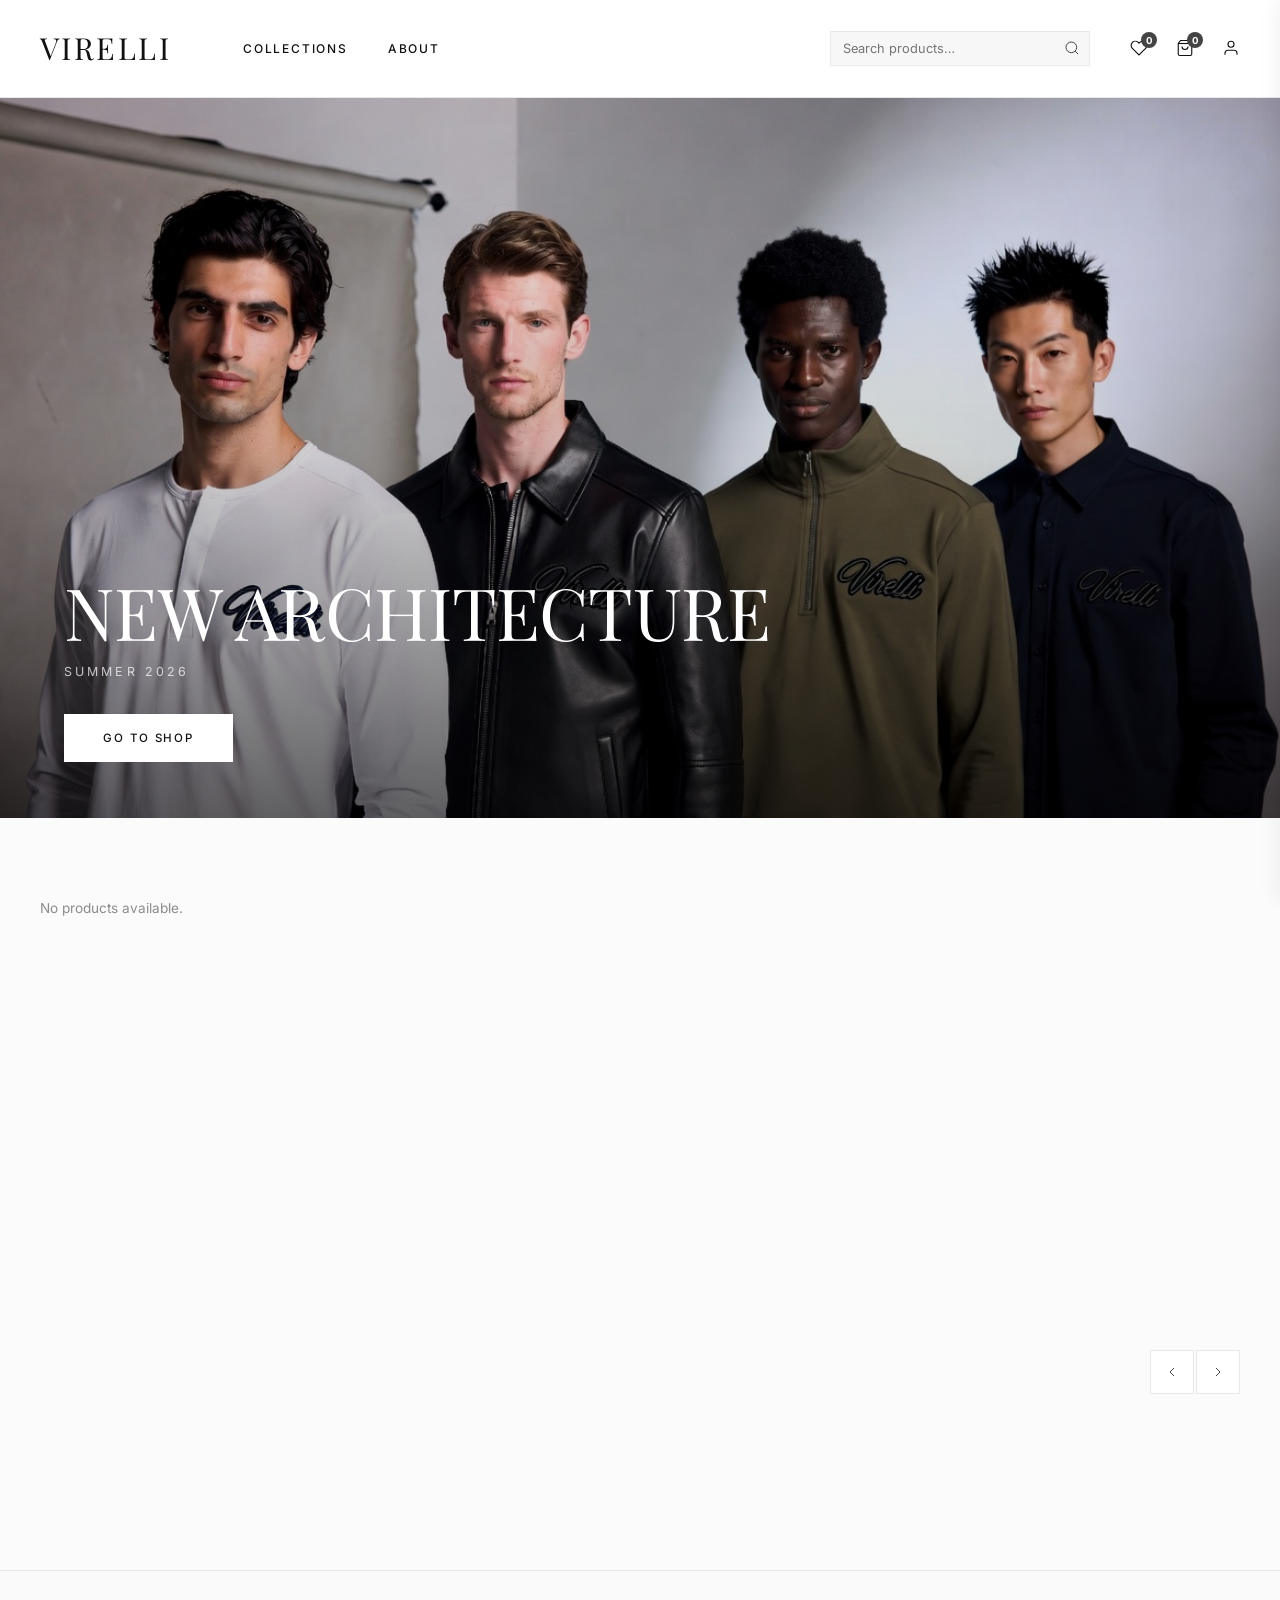
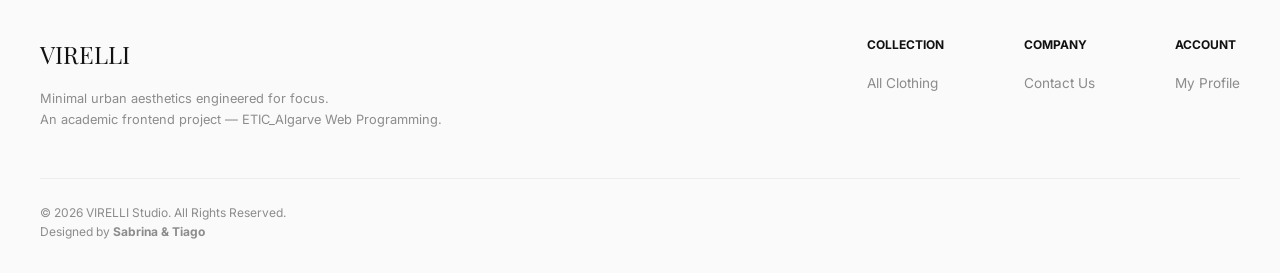
==== commit 1d3d127d: "feat: image support, admin edit/delete/size-picker, hero banner, carousel redesign, search dropdown " ====
--- a/frontend/index.html
+++ b/frontend/index.html
@@ -13,7 +13,8 @@
 
   <main>
     <section class="hero-banner">
-      <span class="hero-placeholder-label">Hero Banner Placeholder [1600 × 600]</span>
+      <img src="images/hero-banner.jpg" alt="Virelli Summer 2026 Collection" class="hero-banner-img">
+      <div class="hero-banner-overlay"></div>
       <div class="hero-overlay-content">
         <h1>New Architecture</h1>
         <p class="hero-season">Summer 2026</p>
@@ -42,12 +43,13 @@
   <script src="js/api.js"></script>
   <script src="js/components.js"></script>
   <script src="js/cart.js"></script>
-  <script src="js/render.js"></script>
   <script>
+    // injectLayout must register before render.js so the nav is in the DOM
+    // when render.js fires its own DOMContentLoaded and calls initLiveSearch.
     document.addEventListener('DOMContentLoaded', () => {
       injectLayout('home');
-      initLiveSearch();
     });
   </script>
+  <script src="js/render.js"></script>
 </body>
 </html>
--- a/frontend/styles/global.css
+++ b/frontend/styles/global.css
@@ -120,6 +120,72 @@
   display: inline-flex;
   align-items: center;
 }
+
+.search-dropdown {
+  position: absolute;
+  top: calc(100% + 6px);
+  left: 0;
+  width: 320px;
+  background: #ffffff;
+  border: 1px solid var(--grey-light);
+  box-shadow: 0 8px 24px rgba(0,0,0,0.10);
+  z-index: 500;
+  display: none;
+}
+
+.search-result-item {
+  display: flex;
+  align-items: center;
+  gap: 0.75rem;
+  padding: 0.75rem 1rem;
+  border-bottom: 1px solid #f0f0f0;
+  color: var(--black);
+  font-size: 0.82rem;
+  transition: background 0.15s ease;
+}
+
+.search-result-item:hover { background: #f7f7f7; }
+
+.search-result-img {
+  width: 40px;
+  height: 40px;
+  background: #efefef;
+  flex-shrink: 0;
+}
+
+.search-result-name {
+  font-size: 0.82rem;
+  font-weight: 500;
+  text-transform: uppercase;
+  letter-spacing: 0.03em;
+}
+
+.search-result-price {
+  font-size: 0.78rem;
+  color: var(--grey-mid);
+  margin-top: 0.15rem;
+}
+
+.search-no-results {
+  padding: 1rem;
+  font-size: 0.82rem;
+  color: var(--grey-mid);
+  text-align: center;
+}
+
+.search-see-all {
+  display: block;
+  padding: 0.75rem 1rem;
+  font-size: 0.78rem;
+  text-transform: uppercase;
+  letter-spacing: 0.08em;
+  color: var(--grey-dark);
+  text-align: center;
+  border-top: 1px solid var(--grey-light);
+  transition: background 0.15s ease;
+}
+
+.search-see-all:hover { background: #f7f7f7; }
 
 .nav-icons {
   display: flex;
--- a/frontend/styles/components.css
+++ b/frontend/styles/components.css
@@ -1,66 +1,202 @@
 .hero-banner {
   position: relative;
   width: 100%;
-  height: 60vh;
-  background-color: #eaeaea;
-  display: flex;
-  align-items: center;
-  justify-content: center;
-  text-align: center;
-  border-bottom: 1px solid var(--grey-light);
-}
-
-.hero-placeholder-label {
+  height: 80vh;
+  min-height: 520px;
+  display: flex;
+  align-items: flex-end;
+  justify-content: flex-start;
+  overflow: hidden;
+  background-color: #111;
+}
+
+.hero-banner-img {
   position: absolute;
-  top: 1.5rem;
-  font-size: 0.65rem;
-  letter-spacing: 0.2em;
-  color: var(--grey-mid);
-  text-transform: uppercase;
+  inset: 0;
+  width: 100%;
+  height: 100%;
+  object-fit: cover;
+  object-position: center 20%;
+  display: block;
+}
+
+.hero-banner-overlay {
+  position: absolute;
+  inset: 0;
+  background: linear-gradient(
+    to top,
+    rgba(0,0,0,0.62) 0%,
+    rgba(0,0,0,0.18) 50%,
+    rgba(0,0,0,0.04) 100%
+  );
+}
+
+.hero-overlay-content {
+  position: relative;
+  z-index: 2;
+  padding: 3.5rem 4rem;
+  text-align: left;
+  color: #ffffff;
 }
 
 .hero-overlay-content h1 {
   font-family: var(--font-serif);
   font-size: 4.5rem;
   font-weight: 400;
-  line-height: 1.1;
-  text-transform: uppercase;
-  margin-bottom: 1.2rem;
-  letter-spacing: -0.02em;
+  line-height: 1.05;
+  text-transform: uppercase;
+  margin-bottom: 0.75rem;
+  letter-spacing: -0.01em;
+  color: #ffffff;
 }
 
 .hero-season {
-  font-size: 0.85rem;
-  text-transform: uppercase;
-  letter-spacing: 0.2em;
-  margin-bottom: 2.5rem;
-  font-weight: 500;
-  color: var(--grey-hover);
+  font-size: 0.78rem;
+  text-transform: uppercase;
+  letter-spacing: 0.25em;
+  margin-bottom: 2rem;
+  font-weight: 400;
+  color: rgba(255,255,255,0.72);
 }
 
 .btn-shop-now {
   display: inline-block;
-  padding: 0.9rem 2.6rem;
-  background: var(--grey-dark);
-  color: #ffffff;
-  font-size: 0.75rem;
+  padding: 0.85rem 2.4rem;
+  background: #ffffff;
+  color: #111111;
+  font-size: 0.72rem;
   font-weight: 500;
   text-transform: uppercase;
   letter-spacing: 0.15em;
   transition: all 0.3s ease;
-  border: 1px solid var(--grey-dark);
-}
-
-.btn-shop-now:hover { background: transparent; color: var(--grey-dark); }
+  border: 1px solid #ffffff;
+}
+
+.btn-shop-now:hover {
+  background: transparent;
+  color: #ffffff;
+}
 
 .home-featured { padding: var(--spacing-xl) var(--spacing-lg); max-width: 1600px; margin: 0 auto; }
 .featured-carousel-grid { display: grid; grid-template-columns: repeat(3, 1fr); gap: 1.5rem; }
-.carousel-product-card { display: flex; flex-direction: column; gap: 0.75rem; border: 1px solid var(--grey-light); padding: 1.5rem; background: #ffffff; }
-.carousel-product-card .image-placeholder { height: 250px; margin-bottom: 0.5rem; }
-
-.carousel-controls { display: flex; justify-content: flex-end; gap: 4px; margin-top: 2rem; }
-.control-btn { display: inline-flex; align-items: center; justify-content: center; width: 46px; height: 46px; border: 1px solid var(--grey-light); background: #ffffff; color: var(--grey-dark); }
-.control-btn:hover { background: var(--grey-dark); color: #ffffff; }
+
+.carousel-product-card {
+  display: flex;
+  flex-direction: column;
+  gap: 0;
+  background: #ffffff;
+  border: 1px solid var(--grey-light);
+  overflow: hidden;
+  transition: box-shadow 0.35s ease, transform 0.35s ease;
+  cursor: default;
+}
+.carousel-product-card:hover {
+  box-shadow: 0 8px 32px rgba(0,0,0,0.08);
+  transform: translateY(-4px);
+}
+.carousel-product-card .image-placeholder {
+  height: 440px;
+  margin-bottom: 0;
+  background: #f5f5f5;
+  overflow: hidden;
+  transition: transform 0.5s ease;
+}
+.carousel-product-card:hover .image-placeholder {
+  transform: scale(1.03);
+}
+.carousel-card-image-link {
+  display: block;
+  overflow: hidden;
+}
+.carousel-card-body {
+  padding: 1rem 1.25rem 1.25rem;
+  display: flex;
+  flex-direction: column;
+}
+.carousel-card-category {
+  font-size: 0.65rem;
+  text-transform: uppercase;
+  letter-spacing: 0.14em;
+  color: var(--grey-mid);
+  margin-bottom: 0.2rem;
+}
+.carousel-card-name {
+  font-family: var(--font-serif);
+  font-size: 1rem;
+  font-weight: 400;
+  letter-spacing: 0.04em;
+  line-height: 1.3;
+  text-transform: uppercase;
+  margin: 0;
+}
+.carousel-card-name a { color: var(--black); }
+.carousel-card-name a:hover { color: var(--grey-hover); }
+.carousel-card-price {
+  font-size: 0.82rem;
+  font-weight: 500;
+  color: var(--grey-dark);
+  letter-spacing: 0.04em;
+  margin-top: 0.25rem;
+}
+.carousel-card-desc {
+  font-size: 0.78rem;
+  color: var(--grey-mid);
+  line-height: 1.55;
+  margin-top: 0.35rem;
+  flex-grow: 1;
+  overflow: hidden;
+  max-height: 2.4em;
+}
+.carousel-card-controls {
+  display: flex;
+  gap: 0;
+  margin-top: 1.25rem;
+  border-top: 1px solid var(--grey-light);
+}
+.carousel-card-controls .btn {
+  flex-grow: 1;
+  padding: 0.8rem 1rem;
+  font-size: 0.68rem;
+  letter-spacing: 0.13em;
+  border: none;
+  border-right: 1px solid var(--grey-light);
+}
+.carousel-card-controls .btn-fav {
+  flex-shrink: 0;
+  width: 48px;
+  border: none;
+  border-left: none;
+  background: #ffffff;
+  color: var(--grey-mid);
+  transition: background 0.25s ease, color 0.25s ease;
+}
+.carousel-card-controls .btn-fav:hover { background: #f5f5f5; }
+.carousel-card-controls .btn-fav.active { background: var(--black); color: #fff; }
+
+.carousel-controls {
+  display: flex;
+  justify-content: flex-end;
+  align-items: center;
+  gap: 2px;
+  margin-top: 2rem;
+}
+.control-btn {
+  display: inline-flex;
+  align-items: center;
+  justify-content: center;
+  width: 44px;
+  height: 44px;
+  border: 1px solid var(--grey-light);
+  background: #ffffff;
+  color: var(--grey-dark);
+  transition: background 0.25s ease, color 0.25s ease, border-color 0.25s ease;
+  font-size: 1rem;
+}
+.control-btn:hover {
+  background: var(--black);
+  color: #ffffff;
+  border-color: var(--black);
+}
 
 .product-detail {
   max-width: 1100px;
@@ -130,4 +266,27 @@
   .product-detail { grid-template-columns: 1fr; gap: 2rem; }
   .checkout-container, .profile-grid, .footer-container { grid-template-columns: 1fr; gap: 2rem; }
   .footer-links-group { gap: 3rem; }
-}+}
+
+/* --- Bug #15: loading skeletons -------------------------------------- */
+.vir-skeleton {
+  position: relative;
+  overflow: hidden;
+  background: #ececec;
+}
+.vir-skeleton::after {
+  content: "";
+  position: absolute;
+  inset: 0;
+  transform: translateX(-100%);
+  background: linear-gradient(90deg, transparent, rgba(255,255,255,0.65), transparent);
+  animation: vir-shimmer 1.2s infinite;
+}
+@keyframes vir-shimmer {
+  100% { transform: translateX(100%); }
+}
+.skeleton-card { display: flex; flex-direction: column; gap: 0.75rem; }
+.skeleton-thumb { width: 100%; aspect-ratio: 3 / 4; min-height: 220px; }
+.skeleton-line { height: 12px; border-radius: 2px; }
+.skeleton-line.short { width: 45%; }
+.skeleton-line.medium { width: 70%; }
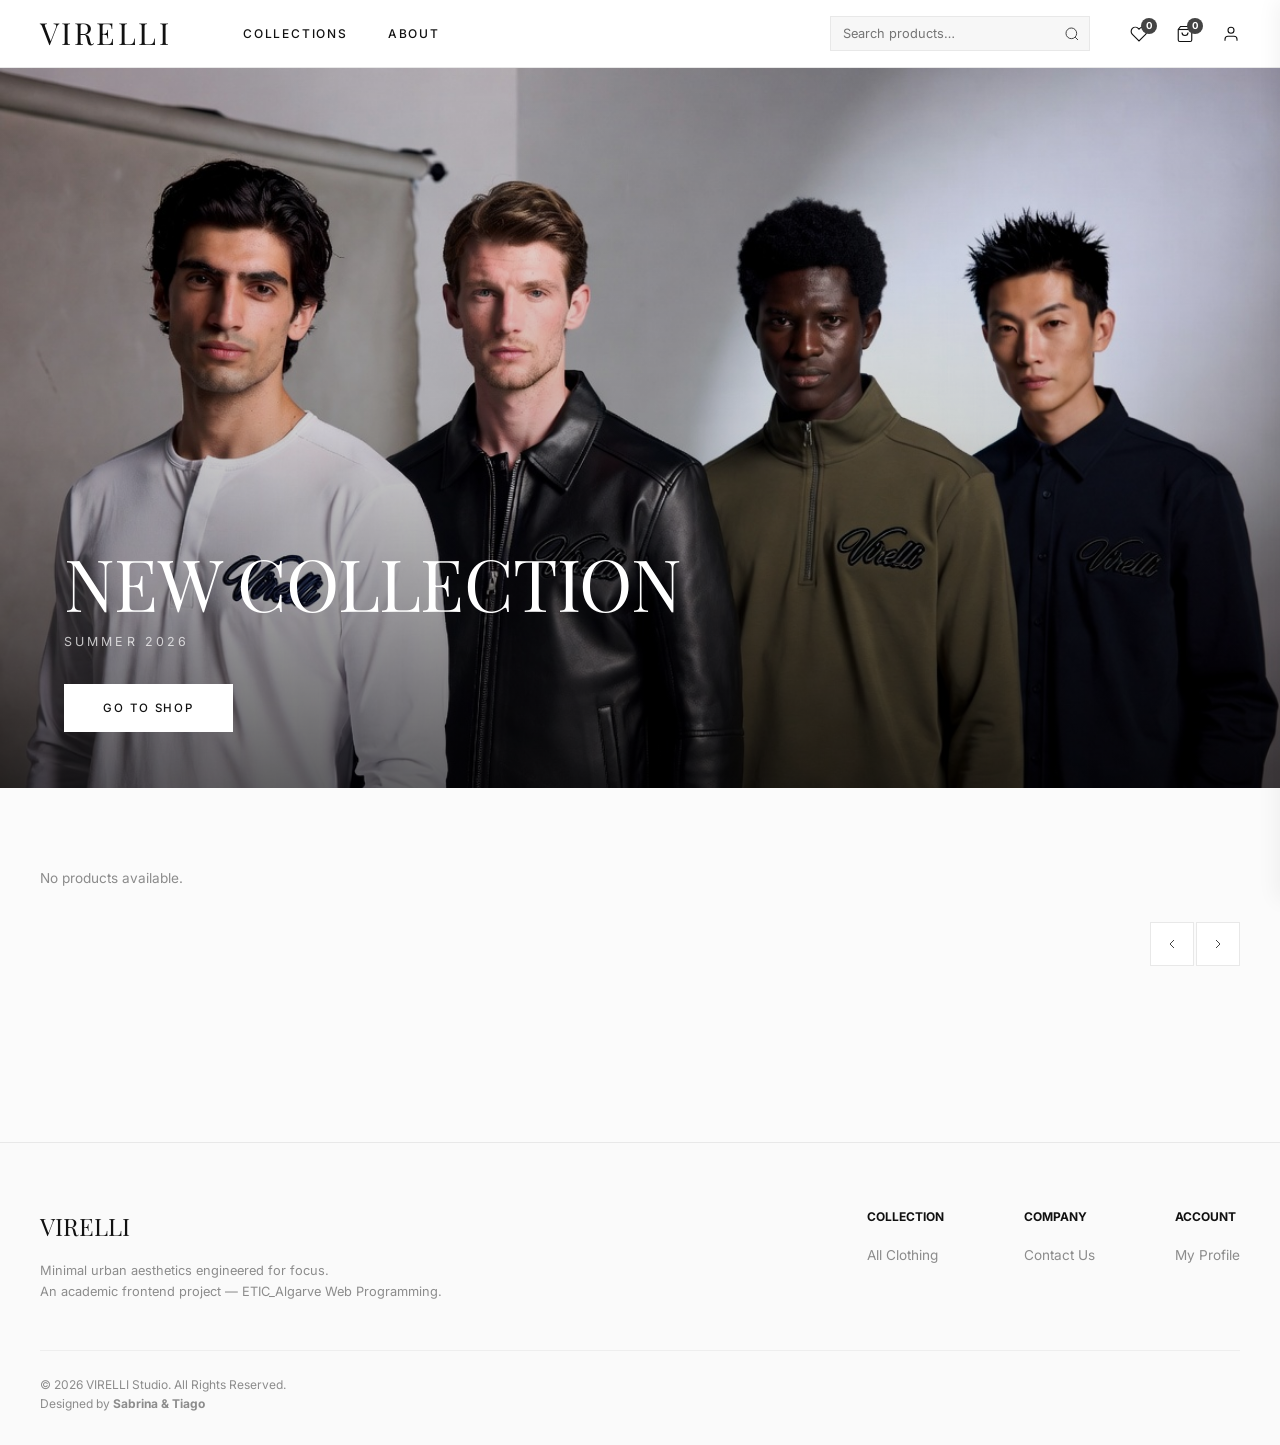
==== commit 8b623a46: "feat: sync drawer with backend API and persist checkout data in DataBase" ====
--- a/frontend/index.html
+++ b/frontend/index.html
@@ -16,14 +16,15 @@
       <img src="images/hero-banner.jpg" alt="Virelli Summer 2026 Collection" class="hero-banner-img">
       <div class="hero-banner-overlay"></div>
       <div class="hero-overlay-content">
-        <h1>New Architecture</h1>
+        <h1>New Collection</h1>
         <p class="hero-season">Summer 2026</p>
         <a href="catalog.html" class="btn-shop-now">Go To Shop</a>
       </div>
     </section>
 
     <section class="home-featured">
-      <div id="home-featured-items" class="featured-carousel-grid"></div>
+      <div id="home-featured-items" class="product-list"></div>
+      <div id="home-featured-items" class="product-list"></div>
       <div class="carousel-controls">
         <button class="control-btn" aria-label="Previous item">
           <svg width="16" height="16" viewBox="0 0 24 24" fill="none" stroke="currentColor" stroke-width="1.5">
--- a/frontend/styles/global.css
+++ b/frontend/styles/global.css
@@ -19,6 +19,7 @@
   --spacing-md: 1.25rem;
   --spacing-lg: 2.5rem;
   --spacing-xl: 5rem;
+  --nav-height: 68px;
 }
 
 body {
@@ -27,27 +28,33 @@
   color: var(--black);
   line-height: 1.6;
   -webkit-font-smoothing: antialiased;
+  overflow-x: hidden;
 }
 
 a { text-decoration: none; color: inherit; }
 button { cursor: pointer; border: none; background: none; font-family: var(--font); color: inherit; }
 
+/* =========================================
+   NAV
+   ========================================= */
 .main-nav {
   display: flex;
   justify-content: space-between;
   align-items: center;
-  padding: 1.5rem var(--spacing-lg);
+  padding: 0 var(--spacing-lg);
+  height: var(--nav-height);
   background: #ffffff;
   border-bottom: 1px solid var(--grey-light);
   position: sticky;
   top: 0;
-  z-index: 100;
+  z-index: 200;
 }
 
 .nav-left {
   display: flex;
   align-items: center;
   gap: 4.5rem;
+  flex-shrink: 0;
 }
 
 .nav-left .logo {
@@ -56,6 +63,7 @@
   font-weight: 400;
   letter-spacing: 0.08em;
   text-transform: uppercase;
+  white-space: nowrap;
 }
 
 .nav-links {
@@ -70,6 +78,7 @@
   letter-spacing: 0.15em;
   position: relative;
   transition: opacity 0.3s ease;
+  white-space: nowrap;
 }
 
 .nav-links a::after {
@@ -125,7 +134,7 @@
   position: absolute;
   top: calc(100% + 6px);
   left: 0;
-  width: 320px;
+  width: min(320px, calc(100vw - 2.5rem));
   background: #ffffff;
   border: 1px solid var(--grey-light);
   box-shadow: 0 8px 24px rgba(0,0,0,0.10);
@@ -216,6 +225,111 @@
   border-radius: 50%;
 }
 
+/* Hamburger button */
+.nav-hamburger {
+  display: none;
+  flex-direction: column;
+  justify-content: center;
+  gap: 5px;
+  background: none;
+  border: none;
+  cursor: pointer;
+  padding: 0.4rem;
+  z-index: 210;
+  flex-shrink: 0;
+}
+.nav-hamburger span {
+  display: block;
+  width: 22px;
+  height: 2px;
+  background: var(--black);
+  transition: all 0.25s ease;
+  transform-origin: center;
+}
+
+/* Mobile nav drawer */
+.mobile-nav-drawer {
+  display: none;
+  position: fixed;
+  top: var(--nav-height);
+  left: 0;
+  right: 0;
+  bottom: 0;
+  background: #ffffff;
+  z-index: 190;
+  flex-direction: column;
+  padding: 2rem var(--spacing-lg);
+  gap: 0;
+  overflow-y: auto;
+  transform: translateX(-100%);
+  transition: transform 0.35s cubic-bezier(0.16, 1, 0.3, 1);
+}
+.mobile-nav-drawer.open {
+  transform: translateX(0);
+}
+
+/* Mobile nav links */
+.mobile-nav-links {
+  display: flex;
+  flex-direction: column;
+  gap: 0;
+  border-bottom: 1px solid var(--grey-light);
+  padding-bottom: 1.5rem;
+  margin-bottom: 1.5rem;
+}
+.mobile-nav-links a {
+  font-size: 1.4rem;
+  font-family: var(--font-serif);
+  font-weight: 400;
+  text-transform: uppercase;
+  letter-spacing: 0.05em;
+  padding: 0.85rem 0;
+  border-bottom: 1px solid var(--grey-light);
+  color: var(--black);
+}
+.mobile-nav-links a:last-child { border-bottom: none; }
+
+/* Mobile search */
+.mobile-search-wrap {
+  position: relative;
+  margin-bottom: 1.5rem;
+}
+.mobile-search-wrap input {
+  width: 100%;
+  padding: 0.8rem 2.5rem 0.8rem 0.85rem;
+  border: 1px solid var(--grey-light);
+  background: #f7f7f7;
+  font-family: var(--font);
+  font-size: 0.9rem;
+  outline: none;
+}
+.mobile-search-wrap .search-btn {
+  right: 10px;
+}
+
+/* Mobile icon row */
+.mobile-nav-icons {
+  display: flex;
+  gap: 2rem;
+  padding-top: 0.5rem;
+}
+.mobile-nav-icons .icon-link {
+  font-size: 0.75rem;
+  text-transform: uppercase;
+  letter-spacing: 0.1em;
+  display: flex;
+  align-items: center;
+  gap: 0.5rem;
+}
+
+/* Hamburger animation when open */
+.nav-hamburger.is-open span:nth-child(1) { transform: translateY(7px) rotate(45deg); }
+.nav-hamburger.is-open span:nth-child(2) { opacity: 0; transform: scaleX(0); }
+.nav-hamburger.is-open span:nth-child(3) { transform: translateY(-7px) rotate(-45deg); }
+
+/* =========================================
+   BUTTONS
+   ========================================= */
 .btn {
   display: inline-block;
   padding: 0.9rem 2.5rem;
@@ -229,17 +343,18 @@
   transition: all 0.3s ease;
   text-align: center;
 }
-
 .btn:hover { 
   background: transparent;
   color: var(--grey-dark);
 }
 
+/* =========================================
+   PAGE HEADER
+   ========================================= */
 .page-header {
   padding: var(--spacing-xl) var(--spacing-lg) var(--spacing-md) var(--spacing-lg);
   text-align: center;
 }
-
 .page-header h1 {
   font-family: var(--font-serif);
   font-size: 2.5rem;
@@ -248,6 +363,9 @@
   letter-spacing: 0.05em;
 }
 
+/* =========================================
+   PRODUCT GRID
+   ========================================= */
 #product-grid {
   display: grid;
   grid-template-columns: repeat(3, 1fr);
@@ -323,6 +441,9 @@
   text-align: center;
 }
 
+/* =========================================
+   FAVORITES DRAWER
+   ========================================= */
 .fav-modal {
   position: fixed;
   top: 0;
@@ -345,87 +466,154 @@
 .fav-item-row { display: flex; gap: 1rem; justify-content: space-between; align-items: center; padding-bottom: 1rem; border-bottom: 1px solid #f9f9f9; }
 .fav-item-row .image-placeholder { width: 60px; height: 60px; flex-shrink: 0; }
 
-.nav-hamburger {
-  display: none;
-  flex-direction: column;
-  justify-content: center;
-  gap: 5px;
-  background: none;
-  border: none;
-  cursor: pointer;
-  padding: 0.5rem;
-  z-index: 110;
+/* =========================================
+   SKELETON LOADERS
+   ========================================= */
+.vir-skeleton {
+  position: relative;
+  overflow: hidden;
+  background: #ececec;
+}
+.vir-skeleton::after {
+  content: "";
   position: absolute;
-  right: var(--spacing-lg);
-  top: 50%;
-  transform: translateY(-50%);
-}
-.nav-hamburger span {
-  display: block;
-  width: 22px;
-  height: 2px;
-  background: var(--black);
-  transition: all 0.25s ease;
-}
-
+  inset: 0;
+  transform: translateX(-100%);
+  background: linear-gradient(90deg, transparent, rgba(255,255,255,0.65), transparent);
+  animation: vir-shimmer 1.2s infinite;
+}
+@keyframes vir-shimmer {
+  100% { transform: translateX(100%); }
+}
+.skeleton-card { display: flex; flex-direction: column; gap: 0.75rem; }
+.skeleton-thumb { width: 100%; aspect-ratio: 3 / 4; min-height: 220px; }
+.skeleton-line { height: 12px; border-radius: 2px; }
+.skeleton-line.short { width: 45%; }
+.skeleton-line.medium { width: 70%; }
+
+/* =========================================
+   RESPONSIVE BREAKPOINTS
+   ========================================= */
+
+/* Tablet */
 @media (max-width: 1024px) {
   #product-grid { grid-template-columns: repeat(2, 1fr); }
-}
-
+  .search-wrapper { width: 200px; }
+  .nav-left { gap: 2.5rem; }
+  .nav-right { gap: 1.5rem; }
+}
+
+/* Mobile: show hamburger, hide desktop nav elements */
 @media (max-width: 768px) {
-  
+  :root {
+    --spacing-lg: 1.25rem;
+    --spacing-xl: 3rem;
+  }
+
+  .main-nav {
+    padding: 0 1.25rem;
+    height: var(--nav-height);
+    position: sticky;
+    top: 0;
+  }
+
+  /* Show hamburger */
   .nav-hamburger { display: flex; }
 
-  .main-nav {
-    position: relative;
-    flex-wrap: wrap;
-    padding: 0 var(--spacing-lg);
-  }
-
-  
-  .nav-left {
-    width: 100%;
-    display: flex;
-    align-items: center;
-    justify-content: space-between;
-    padding: 1rem 0;
-    position: relative;
-  }
-  .nav-links {
-    display: none;
-    flex-direction: column;
-    gap: 0.5rem;
-    width: 100%;
-    padding: 0.5rem 0 1rem;
-    border-top: 1px solid var(--grey-light);
-  }
-  .nav-right {
-    display: none;
-    flex-direction: column;
-    width: 100%;
-    padding: 0.75rem 0 1rem;
-    gap: 1rem;
-    border-top: 1px solid var(--grey-light);
-  }
-  
-  .main-nav.nav-open .nav-links,
-  .main-nav.nav-open .nav-right { display: flex; }
-
-  
-  .main-nav.nav-open .nav-hamburger span:nth-child(1) { transform: translateY(7px) rotate(45deg); }
-  .main-nav.nav-open .nav-hamburger span:nth-child(2) { opacity: 0; }
-  .main-nav.nav-open .nav-hamburger span:nth-child(3) { transform: translateY(-7px) rotate(-45deg); }
-
+  /* Hide desktop nav-right and desktop nav-links */
+  .nav-right { display: none; }
+  .nav-links { display: none; }
+
+  /* Show mobile drawer */
+  .mobile-nav-drawer { display: flex; }
+
+  /* Product grid */
+  #product-grid { grid-template-columns: repeat(2, 1fr); gap: 1rem; padding: 1rem; }
+
+  /* Favorites modal full width on mobile */
+  .fav-modal { width: 100%; right: -100%; padding: 1.5rem; }
+
+  /* Page headers */
+  .page-header { padding: 2rem var(--spacing-lg) 1rem; }
+  .page-header h1 { font-size: 1.8rem; }
+}
+
+@media (max-width: 480px) {
   #product-grid { grid-template-columns: 1fr; }
-  .fav-modal { width: 100%; right: -100%; }
-
-  
-  .search-wrapper { width: 100%; }
-  .search-wrapper input { width: 100%; box-sizing: border-box; }
-}
-
-@media (max-width: 480px) {
   .home-featured-grid { grid-template-columns: 1fr; }
   .carousel-product-card { min-width: 100%; }
   .footer-links-group { grid-template-columns: 1fr; }
-}
+  .product-card .image-placeholder { height: 220px; }
+}
+
+/* =========================================
+   ADDITIONAL MOBILE POLISH
+   ========================================= */
+
+/* Prevent any child element from causing horizontal scroll */
+img, video, iframe, embed, object, table {
+  max-width: 100%;
+}
+
+/* Mobile nav drawer: search dropdown within it */
+@media (max-width: 768px) {
+  /* Push mobile search dropdown to full width */
+  .mobile-search-wrap .search-dropdown {
+    width: 100%;
+    left: 0;
+    right: 0;
+  }
+
+  /* Ensure favorites drawer fills screen on mobile */
+  .fav-modal {
+    width: 100% !important;
+    right: -100% !important;
+    padding: 1.5rem !important;
+  }
+  .fav-modal.open {
+    right: 0 !important;
+  }
+
+  /* Footer stacking */
+  .footer-container {
+    flex-direction: column;
+    gap: 2rem;
+  }
+  .footer-links-group {
+    flex-wrap: wrap;
+    gap: 2rem;
+  }
+  .footer-bottom {
+    flex-direction: column;
+    gap: 0.5rem;
+    text-align: center;
+  }
+
+  /* Page header */
+  .page-header h1 {
+    font-size: clamp(1.4rem, 5vw, 2rem);
+  }
+
+  /* General btn touch-friendly */
+  .btn {
+    min-height: 44px;
+    display: flex;
+    align-items: center;
+    justify-content: center;
+  }
+}
+
+@media (max-width: 480px) {
+  .footer-links-group {
+    display: grid;
+    grid-template-columns: 1fr 1fr;
+    gap: 1.5rem;
+  }
+  
+  /* Cart count badges bigger tap target */
+  #cart-count, #fav-count {
+    min-width: 18px;
+    height: 18px;
+    font-size: 0.65rem;
+  }
+}
--- a/frontend/styles/components.css
+++ b/frontend/styles/components.css
@@ -1,8 +1,11 @@
+/* =========================================
+   HERO BANNER
+   ========================================= */
 .hero-banner {
   position: relative;
   width: 100%;
   height: 80vh;
-  min-height: 520px;
+  min-height: 420px;
   display: flex;
   align-items: flex-end;
   justify-content: flex-start;
@@ -41,7 +44,7 @@
 
 .hero-overlay-content h1 {
   font-family: var(--font-serif);
-  font-size: 4.5rem;
+  font-size: clamp(2.2rem, 6vw, 4.5rem);
   font-weight: 400;
   line-height: 1.05;
   text-transform: uppercase;
@@ -71,14 +74,24 @@
   transition: all 0.3s ease;
   border: 1px solid #ffffff;
 }
-
 .btn-shop-now:hover {
   background: transparent;
   color: #ffffff;
 }
 
-.home-featured { padding: var(--spacing-xl) var(--spacing-lg); max-width: 1600px; margin: 0 auto; }
-.featured-carousel-grid { display: grid; grid-template-columns: repeat(3, 1fr); gap: 1.5rem; }
+/* =========================================
+   HOME FEATURED / CAROUSEL
+   ========================================= */
+.home-featured {
+  padding: var(--spacing-xl) var(--spacing-lg);
+  max-width: 1600px;
+  margin: 0 auto;
+}
+.featured-carousel-grid {
+  display: grid;
+  grid-template-columns: repeat(3, 1fr);
+  gap: 1.5rem;
+}
 
 .carousel-product-card {
   display: flex;
@@ -198,6 +211,9 @@
   border-color: var(--black);
 }
 
+/* =========================================
+   PRODUCT DETAIL PAGE
+   ========================================= */
 .product-detail {
   max-width: 1100px;
   margin: 0 auto;
@@ -219,22 +235,68 @@
 .product-detail-actions { display: flex; gap: 1rem; width: 100%; max-width: 400px; }
 .product-detail-actions .btn { flex-grow: 1; }
 
-.checkout-container { display: grid; grid-template-columns: 1.1fr 0.9fr; gap: 4rem; max-width: 1400px; margin: 0 auto; padding: 3rem var(--spacing-lg); }
+/* =========================================
+   CHECKOUT
+   ========================================= */
+.checkout-container {
+  display: grid;
+  grid-template-columns: 1.1fr 0.9fr;
+  gap: 4rem;
+  max-width: 1400px;
+  margin: 0 auto;
+  padding: 3rem var(--spacing-lg);
+}
 .checkout-left h1 { font-family: var(--font-serif); font-size: 2rem; text-transform: uppercase; margin-bottom: 1.5rem; }
-.checkout-steps { display: flex; gap: 2rem; margin-bottom: 2.5rem; font-size: 0.75rem; text-transform: uppercase; color: var(--grey-mid); }
+.checkout-steps { display: flex; gap: 2rem; margin-bottom: 2.5rem; font-size: 0.75rem; text-transform: uppercase; color: var(--grey-mid); flex-wrap: wrap; }
 .checkout-steps span.active { color: var(--black); font-weight: 500; }
 .form-section-title { font-size: 0.75rem; text-transform: uppercase; letter-spacing: 0.1em; color: #333; margin-bottom: 1rem; font-weight: 500; }
 .input-row { display: grid; grid-template-columns: 1fr 1fr; gap: 1rem; }
 .input-group { margin-bottom: 1rem; }
-.checkout-container input, .checkout-container select { width: 100%; padding: 0.9rem 1rem; border: 1px solid var(--grey-light); background: #fafafa; font-family: var(--font); font-size: 0.85rem; outline: none; }
-.checkout-container input:focus, .checkout-container select:focus { border-color: var(--grey-mid); background: #ffffff; }
-
-.btn-next-step { width: 180px; background: var(--grey-dark); color: #ffffff; padding: 1rem; display: flex; justify-content: space-between; align-items: center; font-size: 0.8rem; text-transform: uppercase; font-weight: 500; border: none; transition: background 0.3s ease; }
+.checkout-container input, .checkout-container select {
+  width: 100%;
+  padding: 0.9rem 1rem;
+  border: 1px solid var(--grey-light);
+  background: #fafafa;
+  font-family: var(--font);
+  font-size: 0.85rem;
+  outline: none;
+}
+.checkout-container input:focus, .checkout-container select:focus {
+  border-color: var(--grey-mid);
+  background: #ffffff;
+}
+
+.btn-next-step {
+  width: 180px;
+  background: var(--grey-dark);
+  color: #ffffff;
+  padding: 1rem;
+  display: flex;
+  justify-content: space-between;
+  align-items: center;
+  font-size: 0.8rem;
+  text-transform: uppercase;
+  font-weight: 500;
+  border: none;
+  transition: background 0.3s ease;
+}
 .btn-next-step:hover { background: var(--grey-hover); }
 
-.checkout-right { border: 1px solid var(--grey-light); padding: 2.5rem; background: #ffffff; align-self: start; }
+.checkout-right {
+  border: 1px solid var(--grey-light);
+  padding: 2.5rem;
+  background: #ffffff;
+  align-self: start;
+}
 .order-title { font-size: 0.85rem; text-transform: uppercase; margin-bottom: 1.5rem; }
-.checkout-item-row { display: flex; justify-content: space-between; align-items: center; padding: 1.5rem 0; border-bottom: 1px solid #f0f0f0; gap: 1rem; }
+.checkout-item-row {
+  display: flex;
+  justify-content: space-between;
+  align-items: center;
+  padding: 1.5rem 0;
+  border-bottom: 1px solid #f0f0f0;
+  gap: 1rem;
+}
 .checkout-item-left { display: flex; gap: 1rem; align-items: center; }
 .checkout-item-left .image-placeholder { width: 50px; height: 50px; flex-shrink: 0; }
 .checkout-item-meta h4 { font-size: 0.85rem; font-weight: 400; text-transform: uppercase; }
@@ -243,6 +305,9 @@
 .summary-row { display: flex; justify-content: space-between; font-size: 0.85rem; margin-bottom: 0.75rem; }
 .summary-row.total-line { font-size: 1rem; font-weight: 500; margin-top: 1rem; padding-top: 1rem; border-top: 1px solid #f0f0f0; }
 
+/* =========================================
+   USER / PROFILE
+   ========================================= */
 .profile-container { max-width: 1000px; margin: 0 auto; padding: var(--spacing-xl) var(--spacing-lg); }
 .profile-header { margin-bottom: 3rem; border-bottom: 1px solid var(--grey-light); padding-bottom: 1rem; }
 .profile-header h1 { font-family: var(--font-serif); font-size: 2.2rem; text-transform: uppercase; }
@@ -252,41 +317,121 @@
 .profile-info-display p { margin-bottom: 0.75rem; }
 .profile-info-display strong { display: inline-block; width: 120px; color: #555; }
 
-.main-footer { background-color: #fafafa; border-top: 1px solid var(--grey-light); padding: 4rem var(--spacing-lg) 2rem var(--spacing-lg); margin-top: 6rem; }
-.footer-container { max-width: 1400px; margin: 0 auto; display: flex; justify-content: space-between; gap: 3rem; flex-wrap: wrap; }
+/* =========================================
+   FOOTER
+   ========================================= */
+.main-footer {
+  background-color: #fafafa;
+  border-top: 1px solid var(--grey-light);
+  padding: 4rem var(--spacing-lg) 2rem var(--spacing-lg);
+  margin-top: 6rem;
+}
+.footer-container {
+  max-width: 1400px;
+  margin: 0 auto;
+  display: flex;
+  justify-content: space-between;
+  gap: 3rem;
+  flex-wrap: wrap;
+}
 .footer-logo { font-family: var(--font-serif); font-size: 1.5rem; display: block; margin-bottom: 1rem; }
 .footer-brand p { font-size: 0.8rem; color: var(--grey-mid); }
 .footer-links-group { display: flex; gap: 5rem; }
 .footer-column h4 { font-size: 0.75rem; text-transform: uppercase; margin-bottom: 1.2rem; }
 .footer-column a { display: block; font-size: 0.85rem; color: var(--grey-mid); margin-bottom: 0.75rem; }
 .footer-column a:hover { color: var(--black); }
-.footer-bottom { max-width: 1400px; margin: 3rem auto 0 auto; padding-top: 1.5rem; border-top: 1px solid #eeeeee; font-size: 0.75rem; color: var(--grey-mid); }
+.footer-bottom {
+  max-width: 1400px;
+  margin: 3rem auto 0 auto;
+  padding-top: 1.5rem;
+  border-top: 1px solid #eeeeee;
+  font-size: 0.75rem;
+  color: var(--grey-mid);
+}
+
+/* =========================================
+   RESPONSIVE
+   ========================================= */
+
+@media (min-width: 901px) and (max-width: 1200px) {
+  .product-info {
+    padding: 3rem 2.5rem 3rem 3rem;
+  }
+}
 
 @media (max-width: 768px) {
-  .product-detail { grid-template-columns: 1fr; gap: 2rem; }
-  .checkout-container, .profile-grid, .footer-container { grid-template-columns: 1fr; gap: 2rem; }
-  .footer-links-group { gap: 3rem; }
-}
-
-/* --- Bug #15: loading skeletons -------------------------------------- */
-.vir-skeleton {
-  position: relative;
-  overflow: hidden;
-  background: #ececec;
-}
-.vir-skeleton::after {
-  content: "";
-  position: absolute;
-  inset: 0;
-  transform: translateX(-100%);
-  background: linear-gradient(90deg, transparent, rgba(255,255,255,0.65), transparent);
-  animation: vir-shimmer 1.2s infinite;
-}
-@keyframes vir-shimmer {
-  100% { transform: translateX(100%); }
-}
-.skeleton-card { display: flex; flex-direction: column; gap: 0.75rem; }
-.skeleton-thumb { width: 100%; aspect-ratio: 3 / 4; min-height: 220px; }
-.skeleton-line { height: 12px; border-radius: 2px; }
-.skeleton-line.short { width: 45%; }
-.skeleton-line.medium { width: 70%; }+  /* Hero */
+  .hero-banner { height: 70vw; min-height: 320px; }
+  .hero-overlay-content { padding: 2rem 1.5rem; }
+
+  /* Home featured */
+  .featured-carousel-grid { grid-template-columns: 1fr; gap: 1.5rem; }
+  .carousel-product-card .image-placeholder { height: clamp(220px, 50vw, 320px); }
+  .home-featured { padding: 2rem var(--spacing-lg); }
+
+  /* Product detail */
+  .product-detail { grid-template-columns: 1fr; gap: 2rem; padding: 2rem var(--spacing-lg); }
+  .product-detail .image-placeholder { height: 360px; }
+  .product-info h1 { font-size: 2rem; }
+  .product-info .price { font-size: 1.1rem; }
+
+  /* Checkout */
+  .checkout-container { grid-template-columns: 1fr; gap: 2rem; }
+  .input-row { grid-template-columns: 1fr; }
+  .checkout-right { padding: 1.5rem; }
+  .btn-next-step { width: 100%; }
+
+  /* Profile */
+  .profile-grid { grid-template-columns: 1fr; gap: 2rem; }
+  .profile-header h1 { font-size: 1.6rem; }
+
+  /* Footer */
+  .footer-container { flex-direction: column; gap: 2rem; }
+  .footer-links-group { gap: 2rem; flex-wrap: wrap; }
+  .footer-bottom {
+    flex-direction: column;
+    gap: 0.5rem;
+    text-align: center;
+  }
+
+  /* Carousel controls */
+  .carousel-controls { justify-content: center; }
+}
+
+@media (max-width: 480px) {
+  /* Hero */
+  .hero-banner { height: 100vw; min-height: 280px; }
+  .hero-overlay-content { padding: 1.5rem 1.25rem; }
+
+  /* Carousel */
+  .featured-carousel-grid { grid-template-columns: 1fr; }
+  .carousel-product-card .image-placeholder { height: 240px; }
+
+  /* Footer */
+  .footer-links-group { grid-template-columns: 1fr 1fr; gap: 1.5rem; display: grid; }
+
+  /* Profile */
+  .profile-info-display strong { width: 90px; }
+}
+
+/* =========================================
+   CAROUSEL SLIDE INNER (JS-injected grid)
+   ========================================= */
+.carousel-slide-inner {
+  display: grid;
+  grid-template-columns: repeat(3, 1fr);
+  gap: 1.5rem;
+  width: 100%;
+}
+
+@media (max-width: 900px) {
+  .carousel-slide-inner {
+    grid-template-columns: repeat(2, 1fr);
+  }
+}
+
+@media (max-width: 600px) {
+  .carousel-slide-inner {
+    grid-template-columns: 1fr;
+  }
+}
